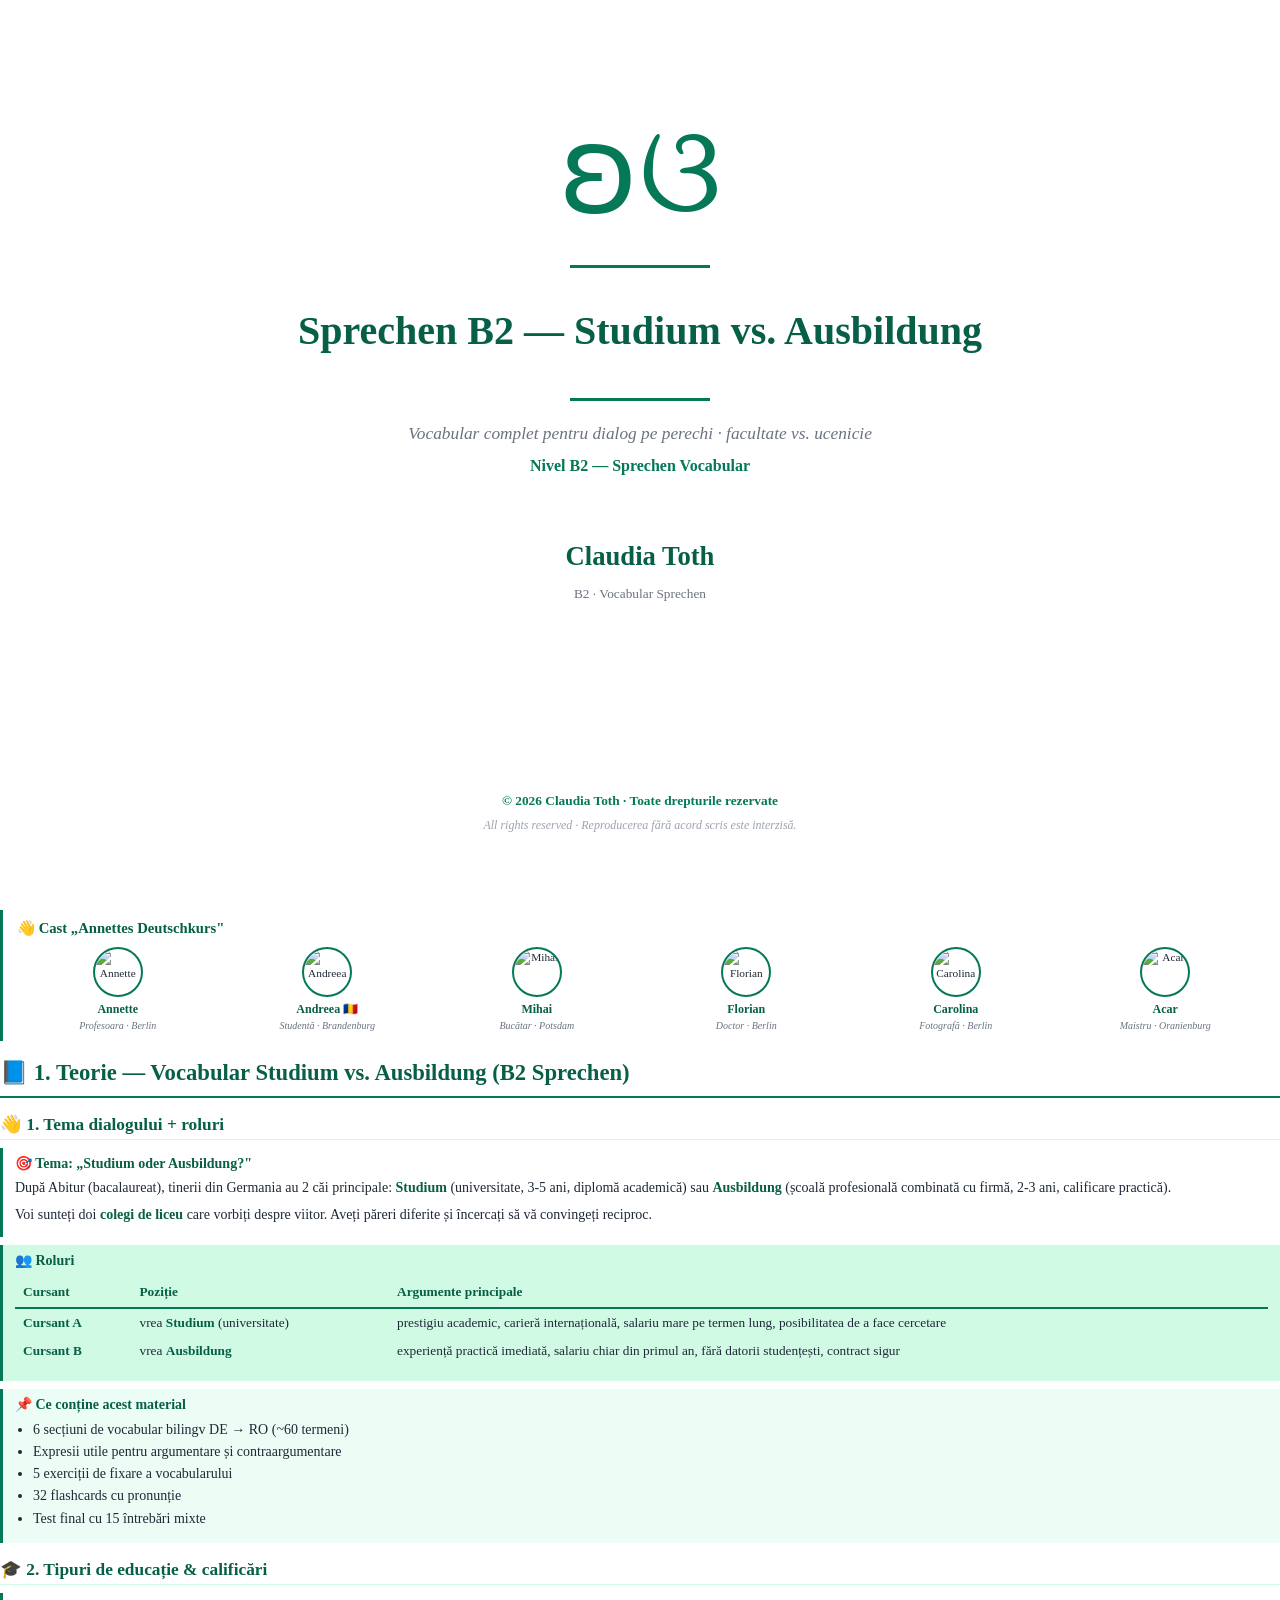
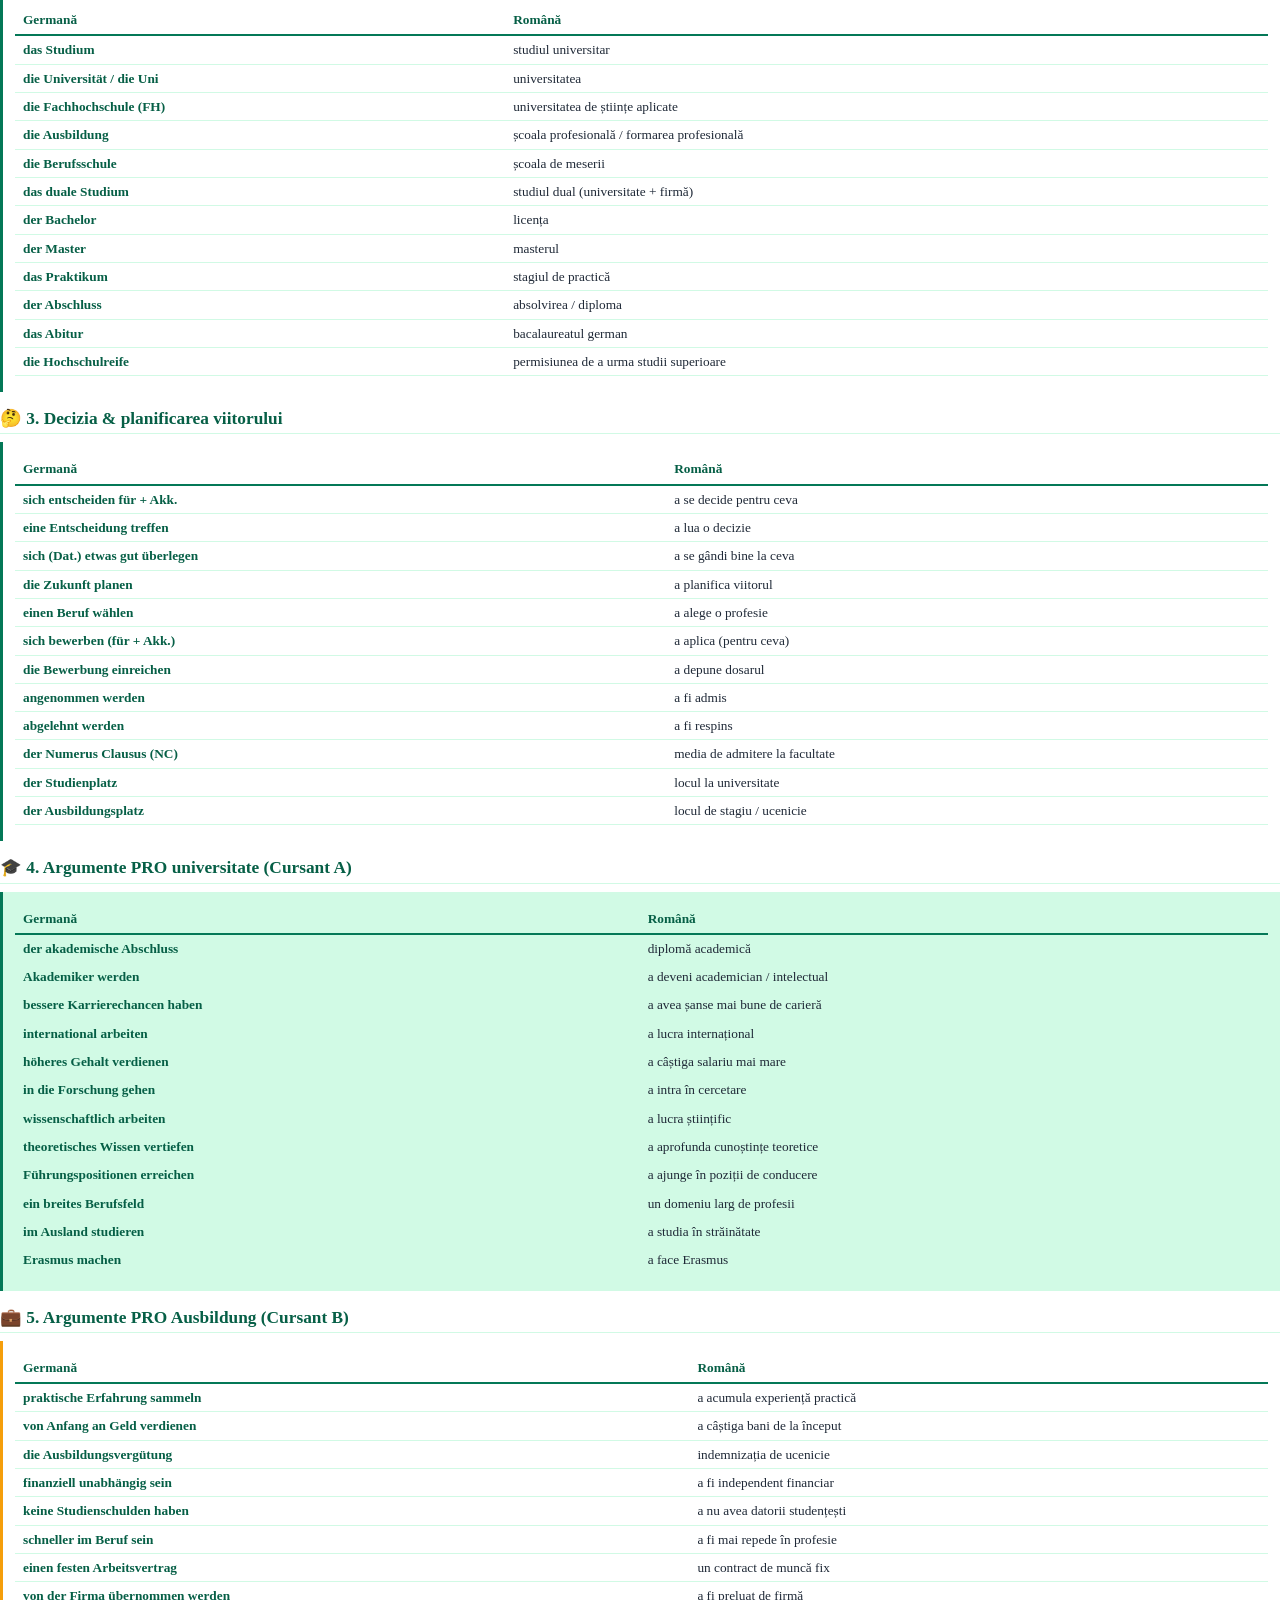
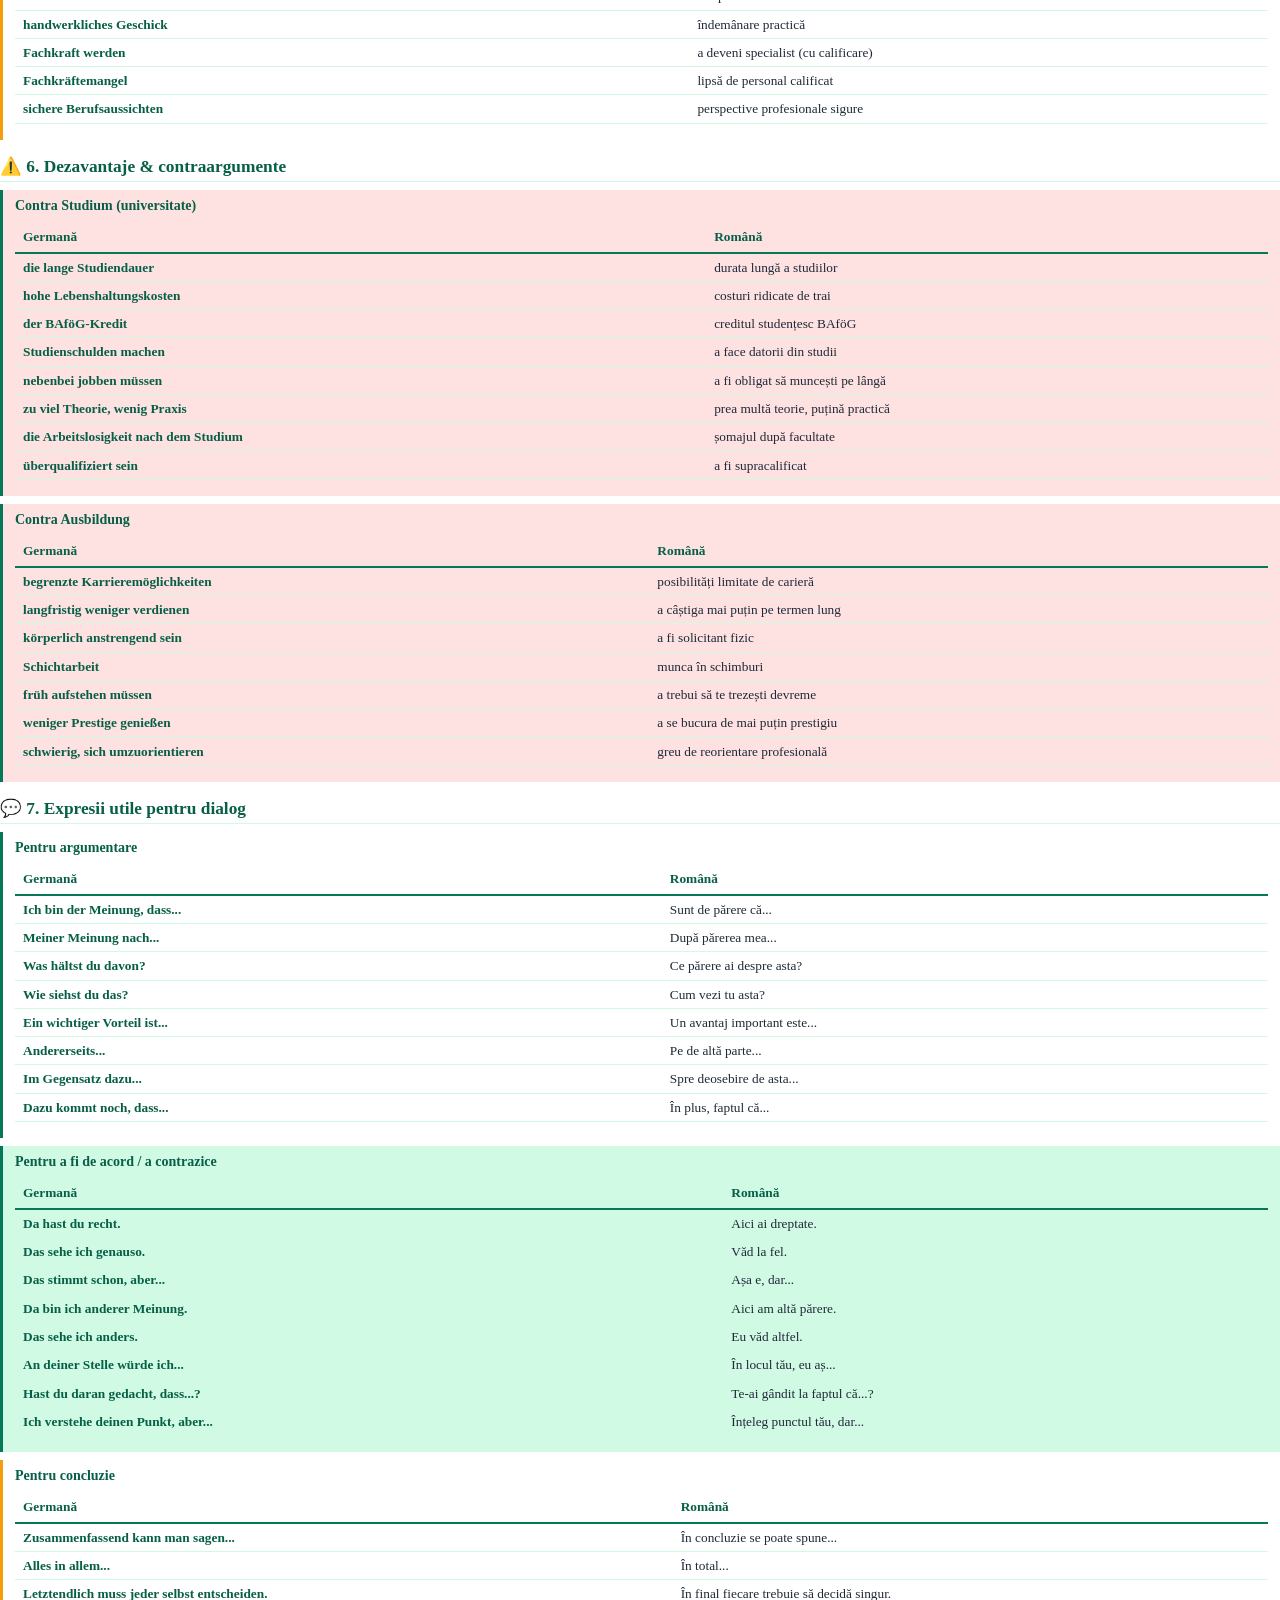
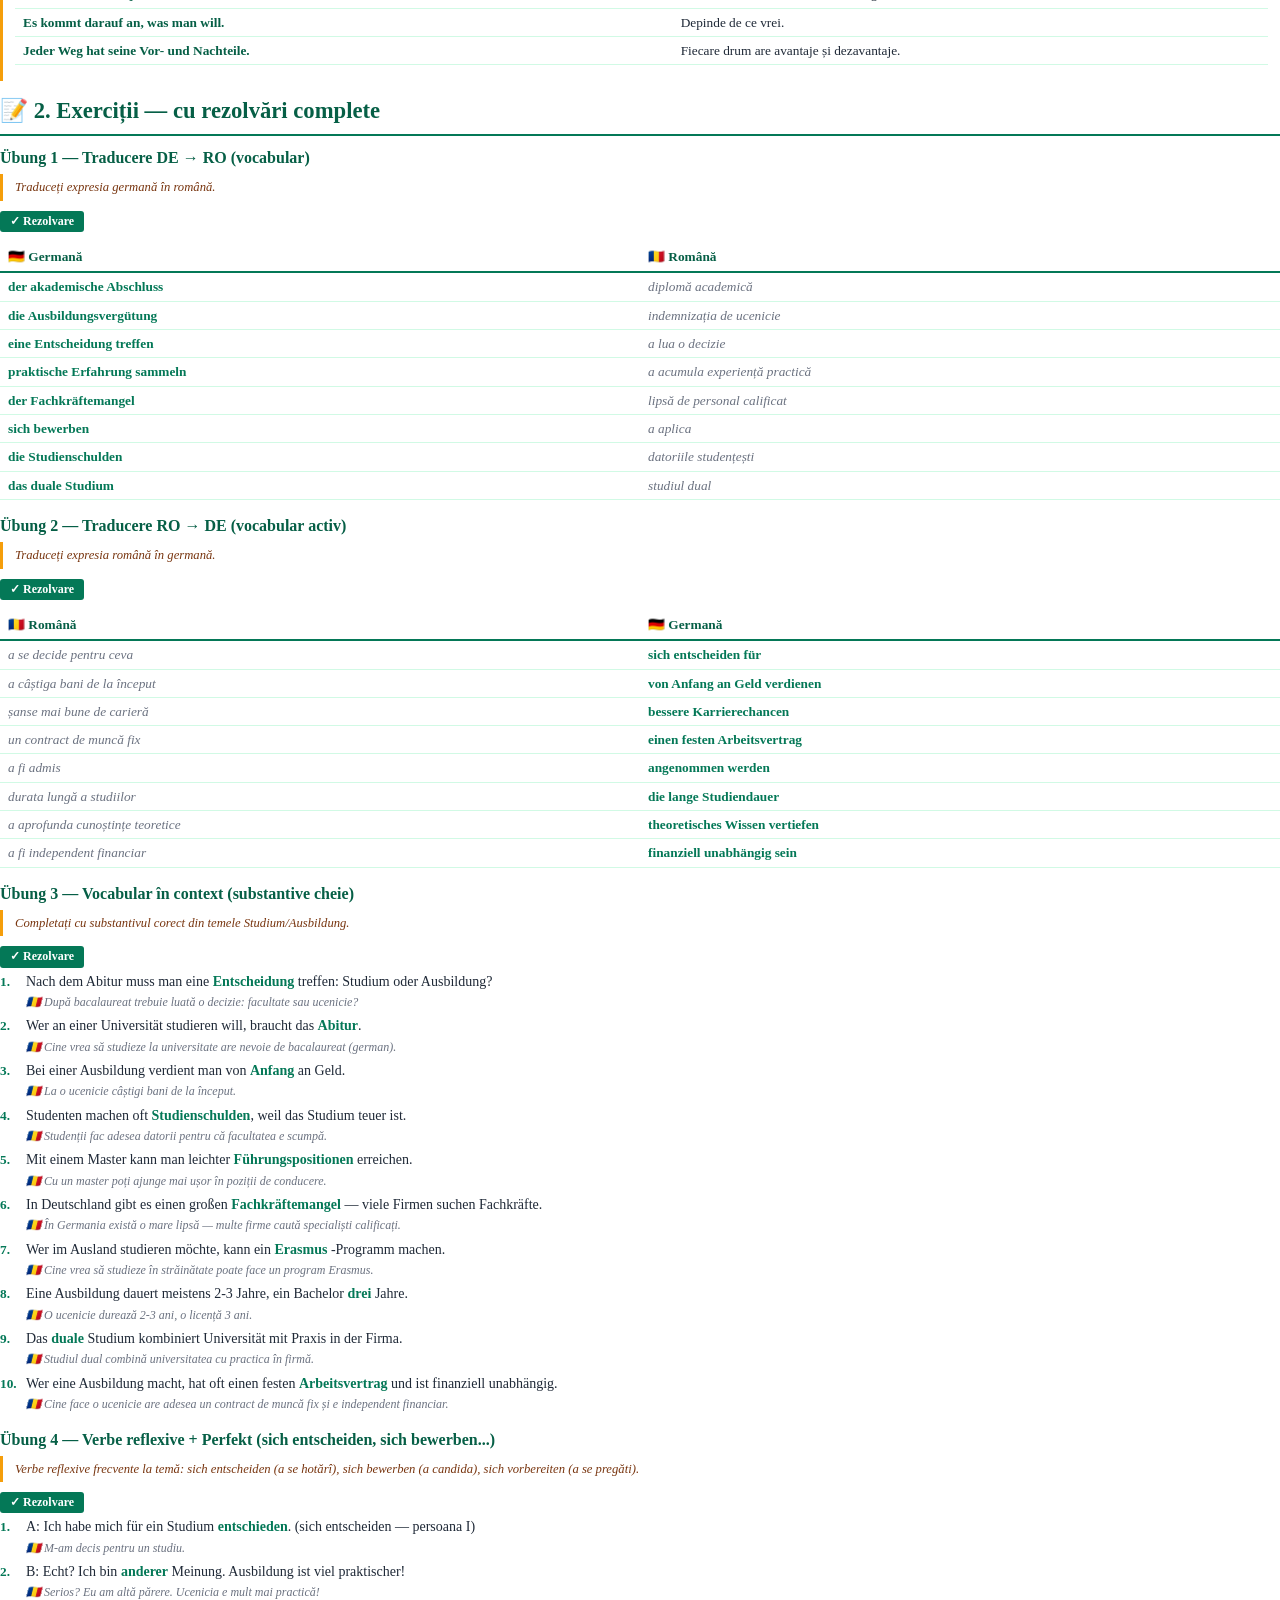
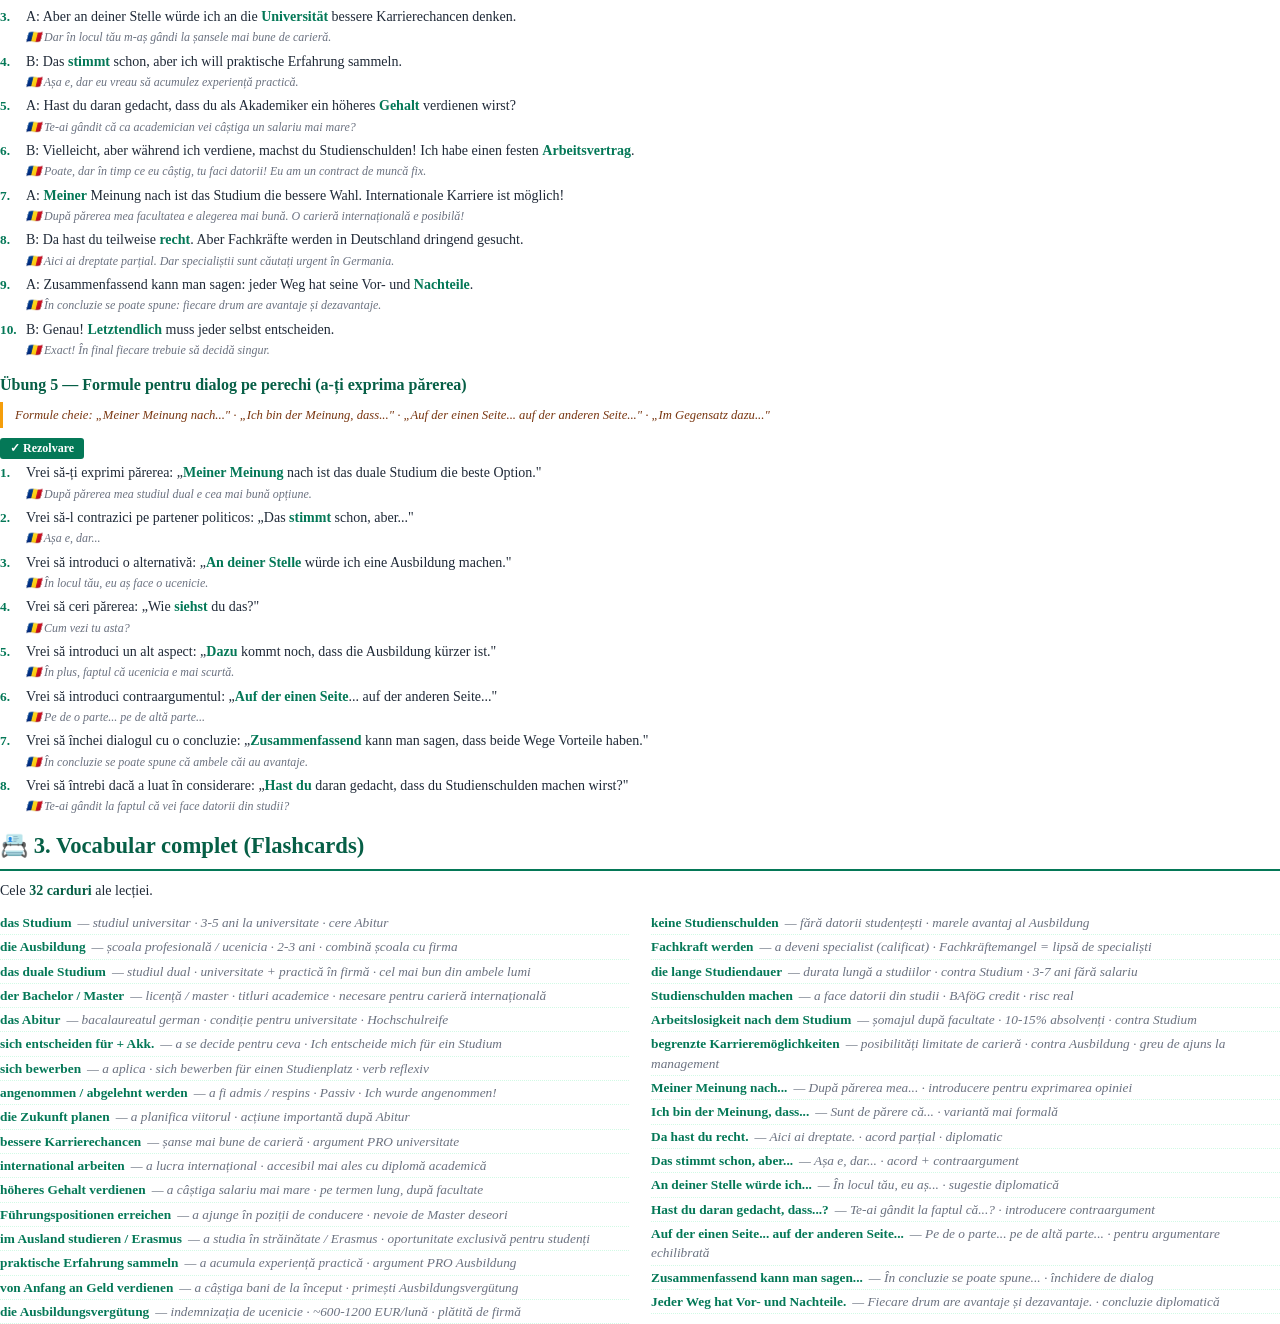
==== pdf.html @ ac98c24d "PDF brandat: B2 Sprechen Studium vs. Ausbildung (vocabular dialog perechi). 11 pagini." ====
<!DOCTYPE html>
<html lang="ro">
<head>
    <meta charset="UTF-8">
    <meta name="robots" content="noindex, nofollow">
    <title>Sprechen B2 — Studium vs. Ausbildung · Claudia Toth · B2 Vocabular</title>
    <style>
        @page { size: A4; margin: 22mm 18mm 22mm 18mm;
            @bottom-center { content: "ʚଓ Claudia Toth · Sprechen B2 — Studium vs. Ausbildung · B2 · Vocabular Sprechen · © 2026 — Toate drepturile rezervate · pag. " counter(page) " / " counter(pages); font-size: 8.5pt; color: #047857; font-family: 'Georgia', 'Times New Roman', serif; }
        }
        @page :first { margin: 0; @bottom-center { content: ""; } }
        * { box-sizing: border-box; margin: 0; padding: 0; }
        body { font-family: 'Georgia', 'Times New Roman', serif; color: #1f2937; line-height: 1.45; font-size: 10.5pt; -webkit-print-color-adjust: exact; print-color-adjust: exact; }
        .cover { width: 100%; min-height: 100vh; padding: 80px 60px 60px; text-align: center; display: flex; flex-direction: column; align-items: center; justify-content: flex-start; page-break-after: always; }
        .cover-symbol { font-size: 90pt; color: #047857; line-height: 1; margin: 30px 0 15px; font-family: 'Segoe UI Emoji', 'Segoe UI', sans-serif; }
        .cover-divider { width: 140px; height: 3px; background: #047857; margin: 20px 0; border: none; }
        .cover-title { font-size: 30pt; color: #065f46; font-weight: bold; margin: 14px 0 18px; font-family: 'Georgia', serif; }
        .cover-subtitle { font-size: 13pt; color: #6b7280; font-style: italic; margin-bottom: 8px; }
        .cover-level { font-size: 12pt; color: #047857; font-weight: bold; margin-bottom: 60px; }
        .cover-author { font-size: 20pt; color: #065f46; font-weight: bold; margin-bottom: 8px; }
        .cover-series { font-size: 10pt; color: #6b7280; margin-bottom: 80px; }
        .cover-copyright { margin-top: auto; font-size: 10pt; color: #047857; font-weight: 600; }
        .cover-notice { font-size: 9pt; color: #9ca3af; font-style: italic; margin-top: 6px; }
        .content { padding: 0; }
        h1.chapter { color: #065f46; padding: 0 0 6px 0; font-size: 17pt; margin: 14px 0 10px; border-bottom: 2px solid #047857; font-family: 'Georgia', serif; page-break-after: avoid; }
        h2.sub-chapter { color: #065f46; font-size: 13pt; margin: 14px 0 6px; padding-bottom: 2px; border-bottom: 1px solid #d1fae5; font-family: 'Georgia', serif; page-break-after: avoid; }
        p { margin-bottom: 6px; }
        strong { color: #065f46; }
        em { color: #4b5563; font-style: italic; }
        ul, ol { margin: 4px 0 8px 22px; }
        li { margin-bottom: 2px; }
        .theory-box { background: transparent; border-left: 3px solid #047857; padding: 6px 12px; margin: 8px 0; page-break-inside: avoid; }
        .theory-box h4 { color: #065f46; font-size: 10.5pt; margin-bottom: 4px; }
        .info-box { border-left-color: #3b82f6; }
        .warn-box { border-left-color: #f59e0b; }
        .example-box { border-left: 2px dashed #047857; padding: 4px 12px; margin: 4px 0; page-break-inside: avoid; }
        .example-box .de { color: #065f46; font-weight: 600; }
        .example-box .ro { color: #6b7280; font-style: italic; font-size: 9.5pt; margin-top: 1px; }
        table { width: 100%; border-collapse: collapse; margin: 6px 0 10px; font-size: 10pt; page-break-inside: avoid; }
        table thead { background: transparent; }
        table th { padding: 5px 8px; text-align: left; font-weight: bold; color: #065f46; border-bottom: 2px solid #047857; }
        table td { padding: 4px 8px; border-bottom: 1px solid #d1fae5; vertical-align: top; }
        td.verb { color: #047857; font-weight: bold; }
        td.ro-text { color: #6b7280; font-style: italic; }
        .ro-translation { display: block; color: #6b7280; font-style: italic; font-size: 9pt; margin-top: 1px; }
        .andreea-note { border-left: 3px solid #f59e0b; padding: 6px 12px; margin: 8px 0; page-break-inside: avoid; font-style: italic; color: #78350f; display: flex; gap: 10px; align-items: flex-start; }
        .andreea-note .speaker { font-weight: bold; font-style: normal; color: #065f46; margin-bottom: 2px; }
        .andreea-note-avatar { width: 32px; height: 32px; border-radius: 50%; object-fit: cover; flex-shrink: 0; border: 1.5px solid #f59e0b; }
        .andreea-note-content { display: block; flex: 1; }
        .dialog-avatar { width: 28px; height: 28px; border-radius: 50%; object-fit: cover; border: 1.5px solid #047857; vertical-align: middle; margin-right: 6px; }
        .cast-banner { border-left: 3px solid #047857; padding: 8px 14px; margin: 10px 0 16px; page-break-inside: avoid; }
        .cast-banner h4 { color: #065f46; font-size: 11pt; margin-bottom: 8px; }
        .cast-grid { display: grid; grid-template-columns: repeat(6, 1fr); gap: 8px; }
        .cast-card { text-align: center; font-size: 8.5pt; page-break-inside: avoid; }
        .cast-card img { width: 50px; height: 50px; border-radius: 50%; object-fit: cover; display: block; margin: 0 auto 4px; border: 2px solid #047857; }
        .cast-card .name { color: #065f46; font-weight: bold; font-size: 9pt; display: block; }
        .cast-card .detail { color: #6b7280; font-style: italic; font-size: 7.5pt; display: block; }
        .ex-block { margin-bottom: 14px; page-break-inside: avoid; }
        .ex-block h3 { color: #065f46; font-size: 12pt; margin-bottom: 5px; }
        .ex-block .instruction { border-left: 3px solid #f59e0b; padding: 4px 12px; margin-bottom: 6px; font-size: 9.5pt; color: #78350f; font-style: italic; }
        .rezolvare-banner { display: inline-block; background: #047857; color: white; padding: 2px 10px; border-radius: 3px; font-size: 9pt; font-weight: bold; margin: 4px 0; -webkit-print-color-adjust: exact; print-color-adjust: exact; }
        .ex-item { display: flex; gap: 8px; margin-bottom: 5px; align-items: flex-start; }
        .ex-num { color: #047857; font-weight: bold; font-size: 10pt; flex-shrink: 0; min-width: 18px; }
        .ex-num::after { content: "."; }
        .ex-body { flex: 1; }
        .ex-q { margin-bottom: 2px; }
        .ex-a { color: #047857; font-weight: bold; font-size: 10pt; margin-top: 2px; }
        .ex-a::before { content: "✓ Rezolvare: "; color: #065f46; }
        .ex-explanation { color: #6b7280; font-size: 9pt; font-style: italic; margin-top: 1px; }
        .options { margin-left: 14px; color: #4b5563; font-size: 9.5pt; }
        .options .right { color: #047857; font-weight: bold; }
        .flashcards-grid { columns: 2; column-gap: 22px; margin-top: 8px; }
        .fc-row { break-inside: avoid; padding: 2px 0; border-bottom: 1px dotted #d1fae5; font-size: 10pt; }
        .fc-row .de { color: #047857; font-weight: bold; }
        .fc-row .ro { color: #6b7280; font-style: italic; margin-left: 6px; }
        .verb-card { border-top: 2px solid #047857; padding: 10px 0 8px 0; margin-bottom: 12px; page-break-inside: avoid; }
        .verb-card .vh { display: flex; align-items: baseline; flex-wrap: wrap; gap: 6px; margin-bottom: 6px; }
        .verb-card .vh .name { font-size: 13pt; color: #065f46; font-weight: bold; }
        .verb-card .vh .ro { color: #6b7280; font-style: italic; font-size: 11pt; }
        .verb-card .vh .badge { display: inline-block; padding: 1px 7px; border-radius: 3px; font-size: 8.5pt; color: white; font-weight: bold; -webkit-print-color-adjust: exact; print-color-adjust: exact; }
        .verb-card .vh .badge.strong { background: #dc2626; }
        .verb-card .vh .badge.weak { background: #047857; }
        .verb-card .vh .badge.aux { background: #7c3aed; }
        .verb-card .vh .badge.sein { background: #2563eb; }
        .verb-card .vh .badge.haben { background: #047857; }
        .verb-card h5 { color: #065f46; margin: 6px 0 2px; font-size: 10.5pt; }
        .verb-card .perfekt-box { border-left: 3px solid #047857; padding: 4px 10px; margin-top: 2px; font-size: 10pt; }
        .verb-card .perfekt-box .de { color: #065f46; font-weight: 600; }
        .verb-card .perfekt-box .ro { color: #6b7280; font-style: italic; font-size: 9.5pt; }
        .verb-card .note { font-size: 9.5pt; color: #4b5563; padding: 4px 10px; border-left: 3px solid #f59e0b; margin-top: 6px; font-style: italic; }
        .new-section { page-break-before: always; }
    </style>
</head>
<body>

<div class="cover">
    <div class="cover-symbol">ʚଓ</div>
    <hr class="cover-divider">
    <h1 class="cover-title">Sprechen B2 — Studium vs. Ausbildung</h1>
    <hr class="cover-divider">
    <p class="cover-subtitle">Vocabular complet pentru dialog pe perechi · facultate vs. ucenicie</p>
    <p class="cover-level">Nivel B2 — Sprechen Vocabular</p>
    <p class="cover-author">Claudia Toth</p>
    <p class="cover-series">B2 · Vocabular Sprechen</p>
    <div class="cover-copyright">© 2026 Claudia Toth · Toate drepturile rezervate</div>
    <p class="cover-notice">All rights reserved · Reproducerea fără acord scris este interzisă.</p>
</div>

<div id="pdf-content"></div>

<script src="theory.js"></script>
<script src="exercises.js"></script>
<script src="flashcards.js"></script>
<script src="pdf-builder.js"></script>

</body>
</html>
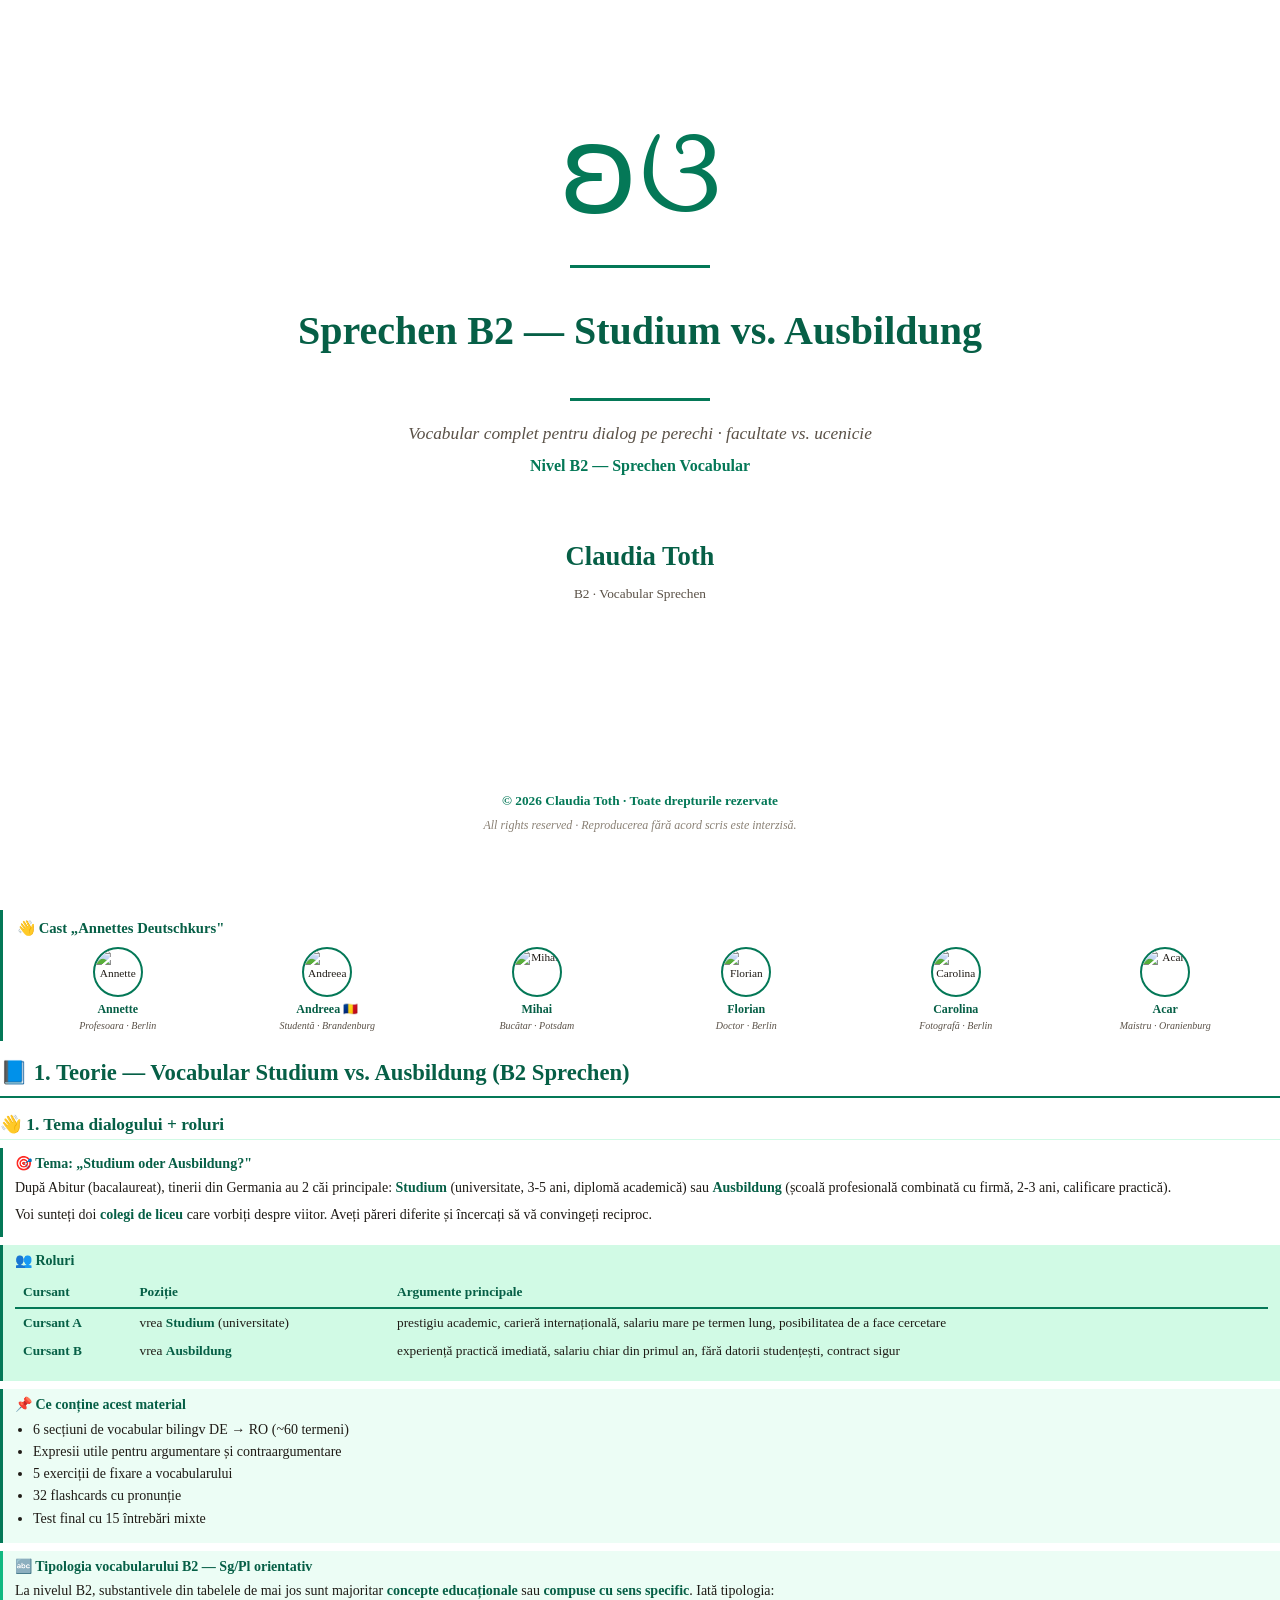
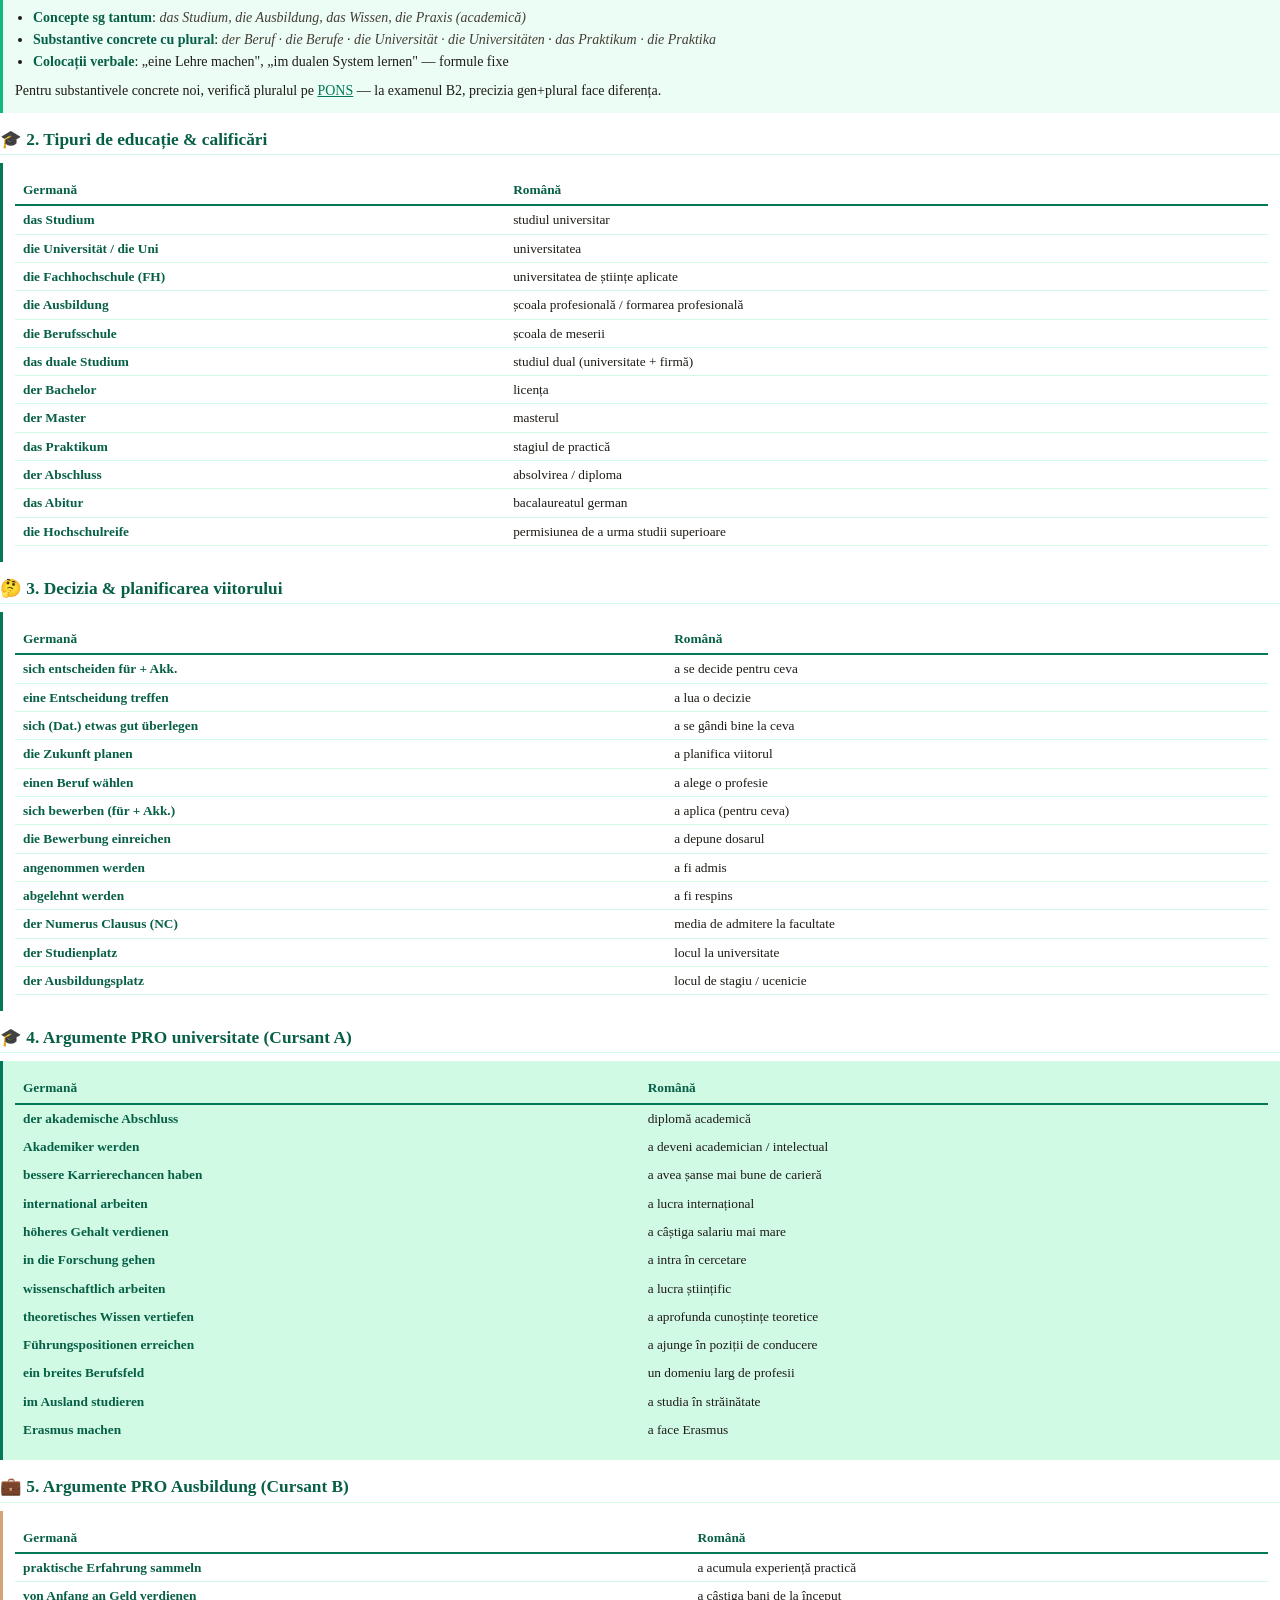
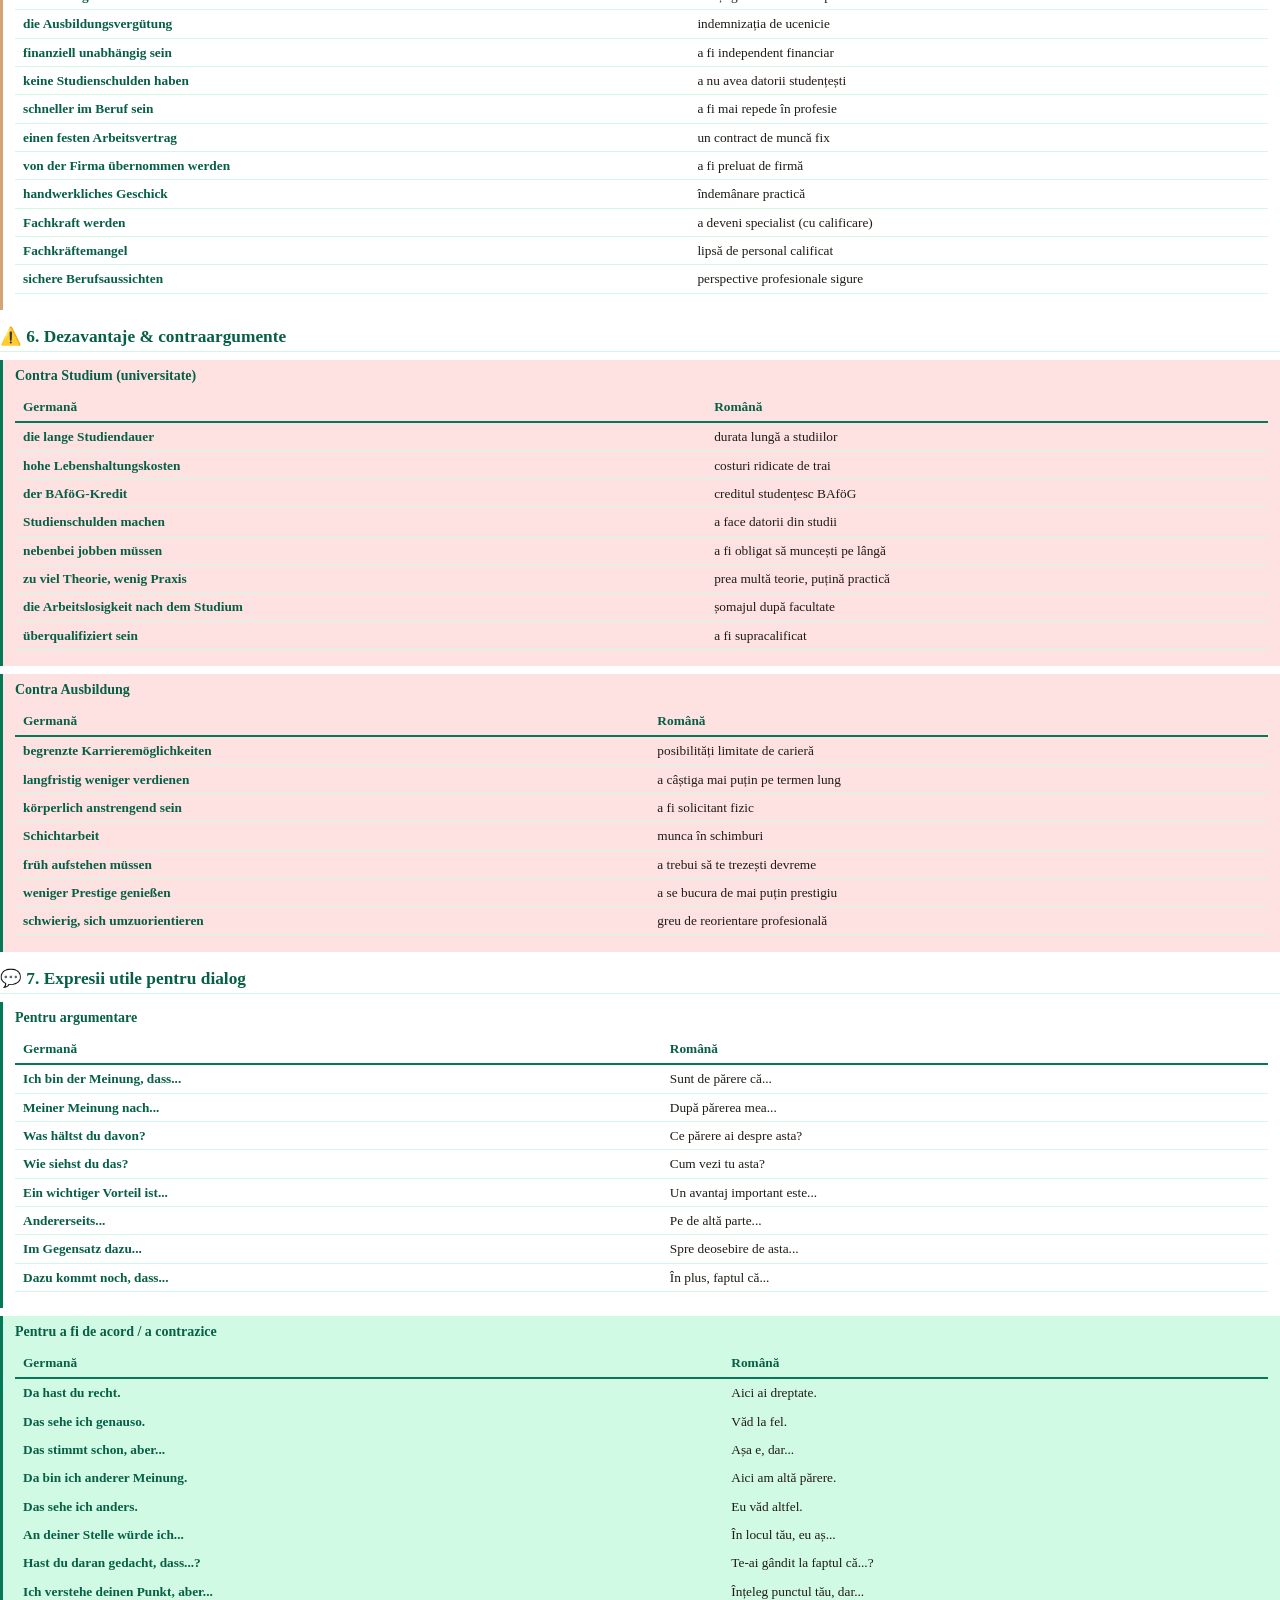
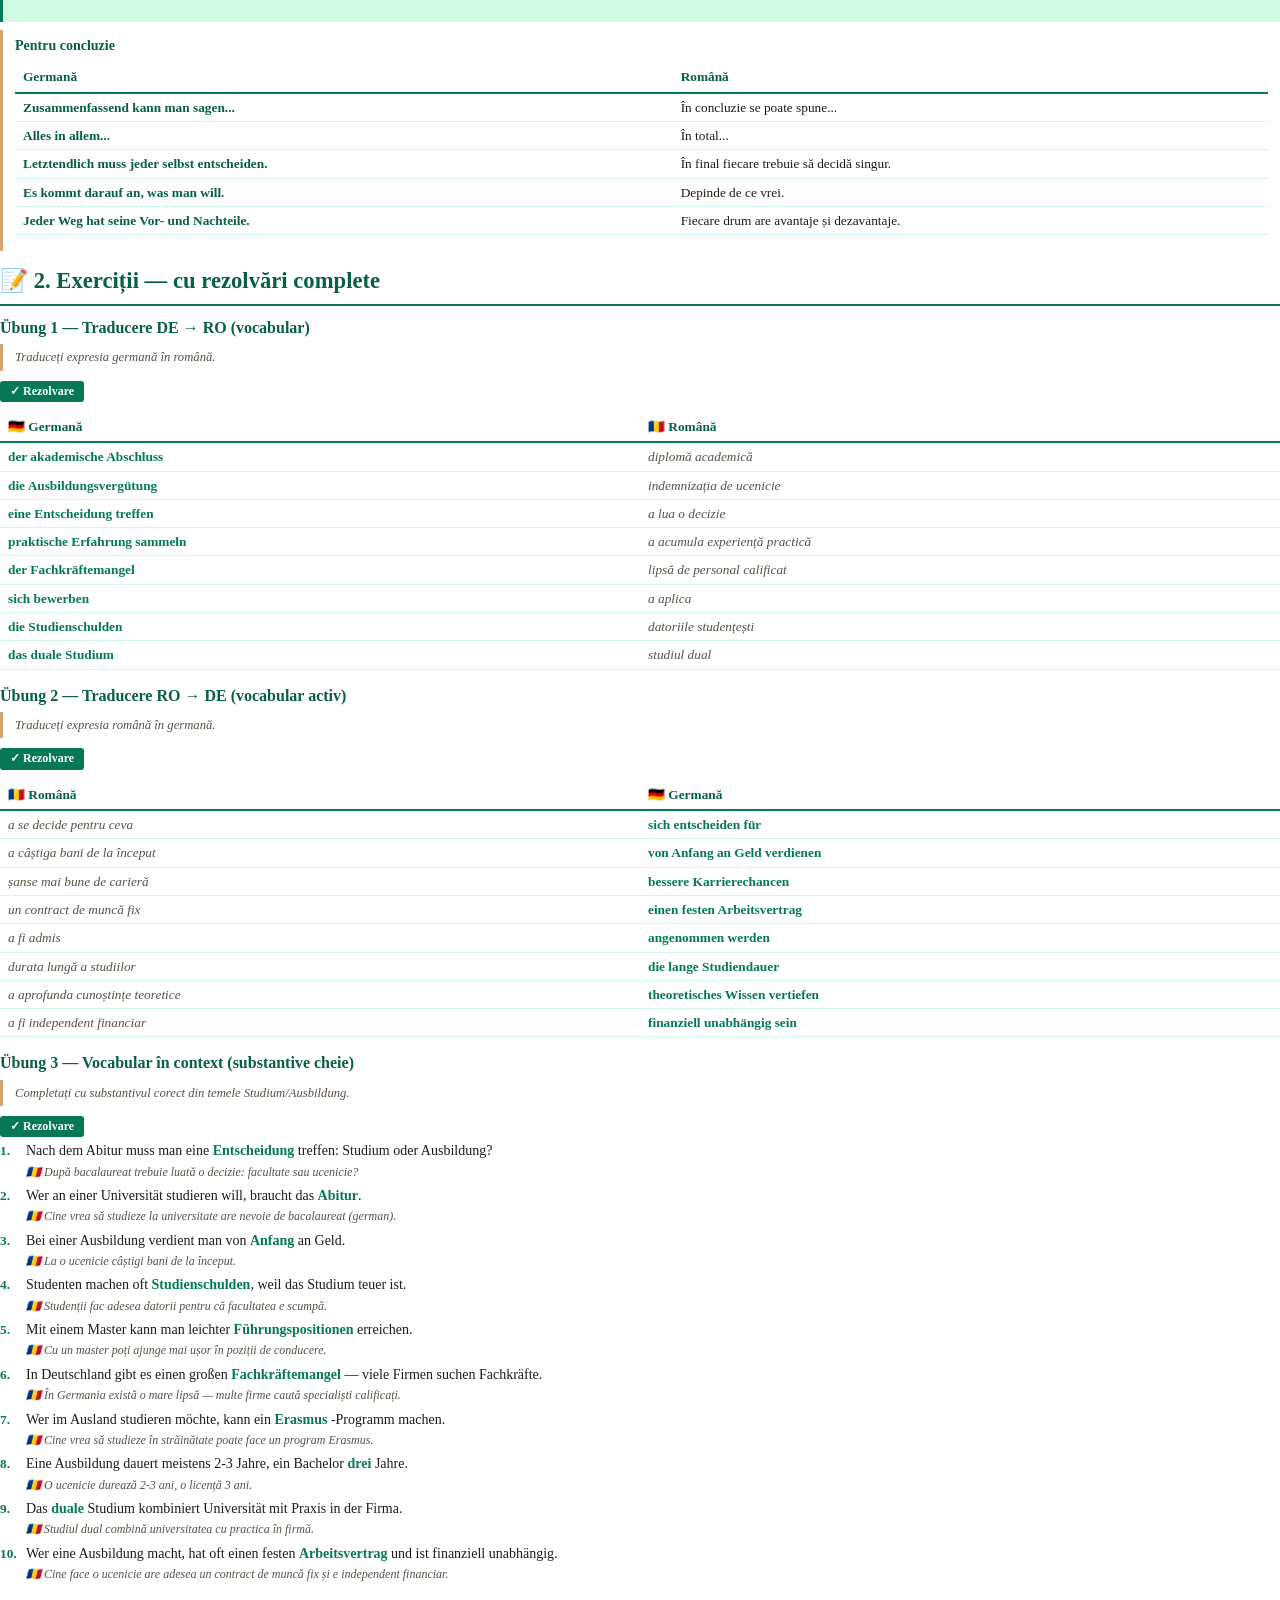
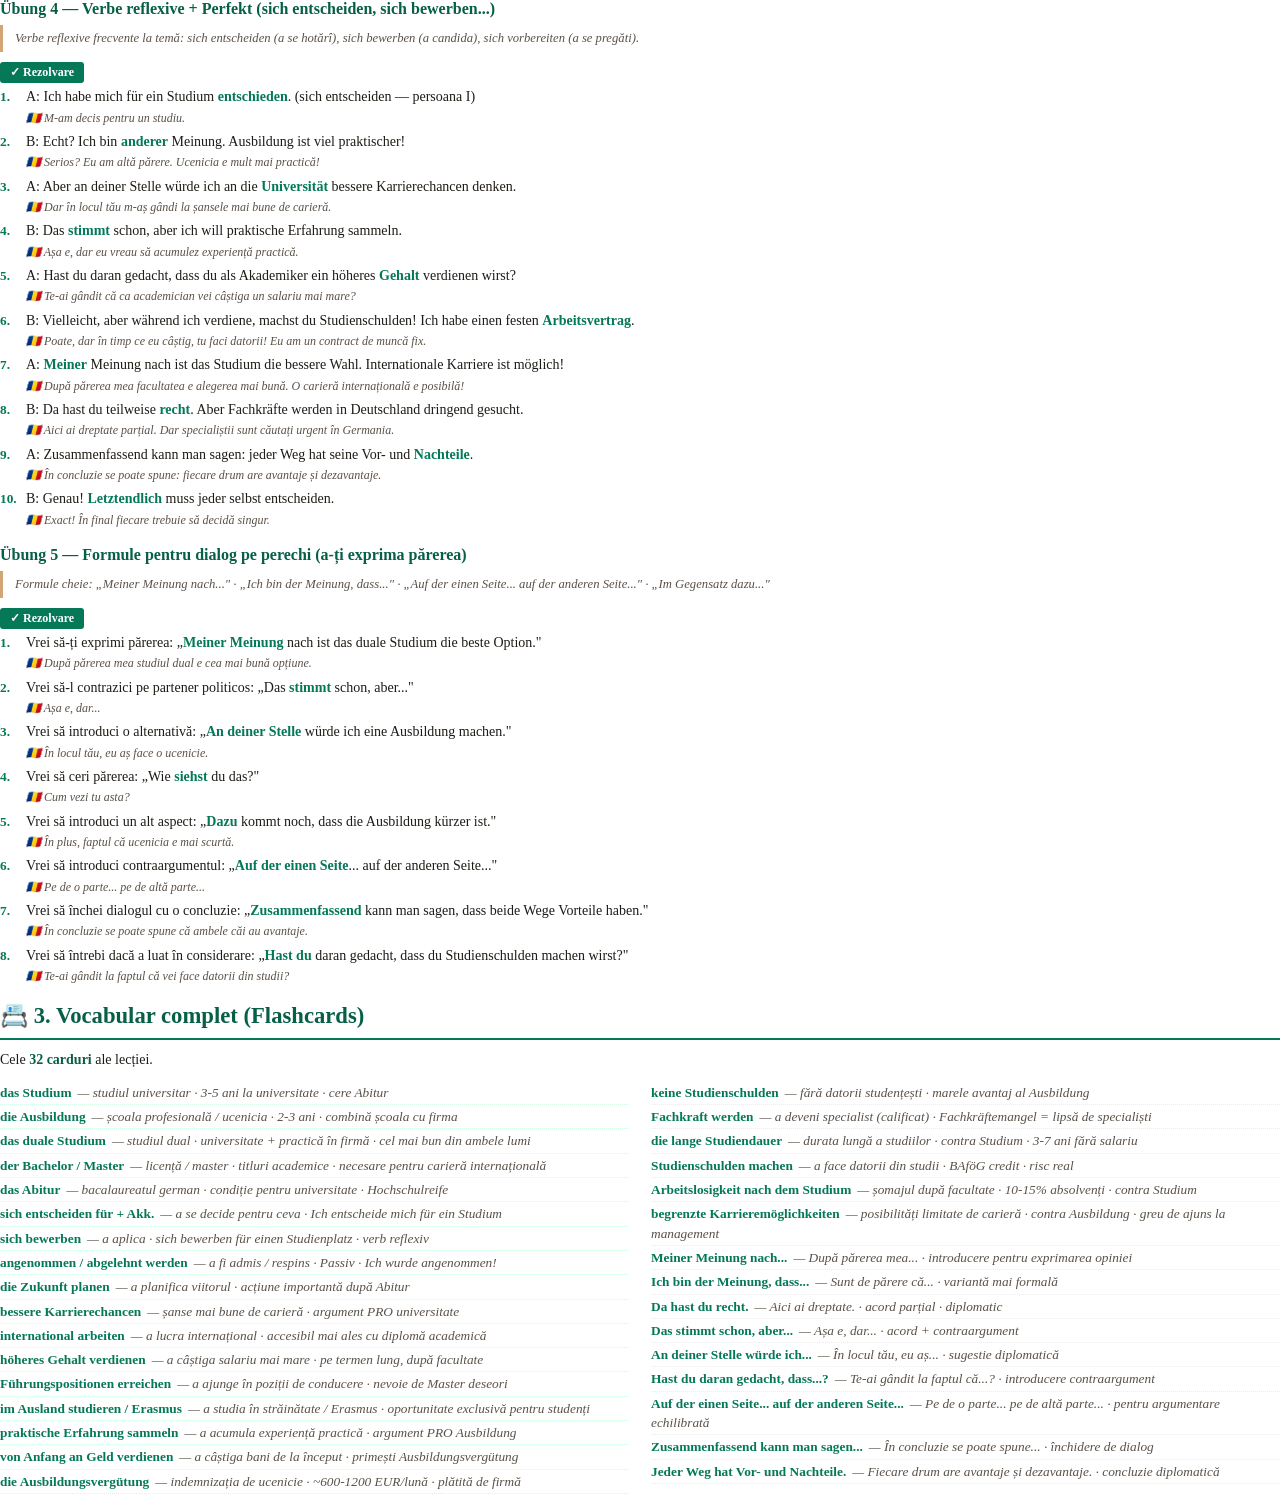
==== commit 23f46a0d: "Rebrand v2 culori: crem + auriu + emerald (mustar v1 eliminat) + PDF regenerat Co-Authored-By: Claud" ====
--- a/pdf.html
+++ b/pdf.html
@@ -10,42 +10,42 @@
         }
         @page :first { margin: 0; @bottom-center { content: ""; } }
         * { box-sizing: border-box; margin: 0; padding: 0; }
-        body { font-family: 'Georgia', 'Times New Roman', serif; color: #1f2937; line-height: 1.45; font-size: 10.5pt; -webkit-print-color-adjust: exact; print-color-adjust: exact; }
+        body { font-family: 'Georgia', 'Times New Roman', serif; color: #1F1B16; line-height: 1.45; font-size: 10.5pt; -webkit-print-color-adjust: exact; print-color-adjust: exact; }
         .cover { width: 100%; min-height: 100vh; padding: 80px 60px 60px; text-align: center; display: flex; flex-direction: column; align-items: center; justify-content: flex-start; page-break-after: always; }
         .cover-symbol { font-size: 90pt; color: #047857; line-height: 1; margin: 30px 0 15px; font-family: 'Segoe UI Emoji', 'Segoe UI', sans-serif; }
         .cover-divider { width: 140px; height: 3px; background: #047857; margin: 20px 0; border: none; }
         .cover-title { font-size: 30pt; color: #065f46; font-weight: bold; margin: 14px 0 18px; font-family: 'Georgia', serif; }
-        .cover-subtitle { font-size: 13pt; color: #6b7280; font-style: italic; margin-bottom: 8px; }
+        .cover-subtitle { font-size: 13pt; color: #5A5147; font-style: italic; margin-bottom: 8px; }
         .cover-level { font-size: 12pt; color: #047857; font-weight: bold; margin-bottom: 60px; }
         .cover-author { font-size: 20pt; color: #065f46; font-weight: bold; margin-bottom: 8px; }
-        .cover-series { font-size: 10pt; color: #6b7280; margin-bottom: 80px; }
+        .cover-series { font-size: 10pt; color: #5A5147; margin-bottom: 80px; }
         .cover-copyright { margin-top: auto; font-size: 10pt; color: #047857; font-weight: 600; }
-        .cover-notice { font-size: 9pt; color: #9ca3af; font-style: italic; margin-top: 6px; }
+        .cover-notice { font-size: 9pt; color: #8a8175; font-style: italic; margin-top: 6px; }
         .content { padding: 0; }
         h1.chapter { color: #065f46; padding: 0 0 6px 0; font-size: 17pt; margin: 14px 0 10px; border-bottom: 2px solid #047857; font-family: 'Georgia', serif; page-break-after: avoid; }
         h2.sub-chapter { color: #065f46; font-size: 13pt; margin: 14px 0 6px; padding-bottom: 2px; border-bottom: 1px solid #d1fae5; font-family: 'Georgia', serif; page-break-after: avoid; }
         p { margin-bottom: 6px; }
         strong { color: #065f46; }
-        em { color: #4b5563; font-style: italic; }
+        em { color: #433d35; font-style: italic; }
         ul, ol { margin: 4px 0 8px 22px; }
         li { margin-bottom: 2px; }
         .theory-box { background: transparent; border-left: 3px solid #047857; padding: 6px 12px; margin: 8px 0; page-break-inside: avoid; }
         .theory-box h4 { color: #065f46; font-size: 10.5pt; margin-bottom: 4px; }
         .info-box { border-left-color: #3b82f6; }
-        .warn-box { border-left-color: #f59e0b; }
+        .warn-box { border-left-color: #D4A574; }
         .example-box { border-left: 2px dashed #047857; padding: 4px 12px; margin: 4px 0; page-break-inside: avoid; }
         .example-box .de { color: #065f46; font-weight: 600; }
-        .example-box .ro { color: #6b7280; font-style: italic; font-size: 9.5pt; margin-top: 1px; }
+        .example-box .ro { color: #5A5147; font-style: italic; font-size: 9.5pt; margin-top: 1px; }
         table { width: 100%; border-collapse: collapse; margin: 6px 0 10px; font-size: 10pt; page-break-inside: avoid; }
         table thead { background: transparent; }
         table th { padding: 5px 8px; text-align: left; font-weight: bold; color: #065f46; border-bottom: 2px solid #047857; }
         table td { padding: 4px 8px; border-bottom: 1px solid #d1fae5; vertical-align: top; }
         td.verb { color: #047857; font-weight: bold; }
-        td.ro-text { color: #6b7280; font-style: italic; }
-        .ro-translation { display: block; color: #6b7280; font-style: italic; font-size: 9pt; margin-top: 1px; }
-        .andreea-note { border-left: 3px solid #f59e0b; padding: 6px 12px; margin: 8px 0; page-break-inside: avoid; font-style: italic; color: #78350f; display: flex; gap: 10px; align-items: flex-start; }
+        td.ro-text { color: #5A5147; font-style: italic; }
+        .ro-translation { display: block; color: #5A5147; font-style: italic; font-size: 9pt; margin-top: 1px; }
+        .andreea-note { border-left: 3px solid #D4A574; padding: 6px 12px; margin: 8px 0; page-break-inside: avoid; font-style: italic; color: #5A5147; display: flex; gap: 10px; align-items: flex-start; }
         .andreea-note .speaker { font-weight: bold; font-style: normal; color: #065f46; margin-bottom: 2px; }
-        .andreea-note-avatar { width: 32px; height: 32px; border-radius: 50%; object-fit: cover; flex-shrink: 0; border: 1.5px solid #f59e0b; }
+        .andreea-note-avatar { width: 32px; height: 32px; border-radius: 50%; object-fit: cover; flex-shrink: 0; border: 1.5px solid #D4A574; }
         .andreea-note-content { display: block; flex: 1; }
         .dialog-avatar { width: 28px; height: 28px; border-radius: 50%; object-fit: cover; border: 1.5px solid #047857; vertical-align: middle; margin-right: 6px; }
         .cast-banner { border-left: 3px solid #047857; padding: 8px 14px; margin: 10px 0 16px; page-break-inside: avoid; }
@@ -54,10 +54,10 @@
         .cast-card { text-align: center; font-size: 8.5pt; page-break-inside: avoid; }
         .cast-card img { width: 50px; height: 50px; border-radius: 50%; object-fit: cover; display: block; margin: 0 auto 4px; border: 2px solid #047857; }
         .cast-card .name { color: #065f46; font-weight: bold; font-size: 9pt; display: block; }
-        .cast-card .detail { color: #6b7280; font-style: italic; font-size: 7.5pt; display: block; }
+        .cast-card .detail { color: #5A5147; font-style: italic; font-size: 7.5pt; display: block; }
         .ex-block { margin-bottom: 14px; page-break-inside: avoid; }
         .ex-block h3 { color: #065f46; font-size: 12pt; margin-bottom: 5px; }
-        .ex-block .instruction { border-left: 3px solid #f59e0b; padding: 4px 12px; margin-bottom: 6px; font-size: 9.5pt; color: #78350f; font-style: italic; }
+        .ex-block .instruction { border-left: 3px solid #D4A574; padding: 4px 12px; margin-bottom: 6px; font-size: 9.5pt; color: #5A5147; font-style: italic; }
         .rezolvare-banner { display: inline-block; background: #047857; color: white; padding: 2px 10px; border-radius: 3px; font-size: 9pt; font-weight: bold; margin: 4px 0; -webkit-print-color-adjust: exact; print-color-adjust: exact; }
         .ex-item { display: flex; gap: 8px; margin-bottom: 5px; align-items: flex-start; }
         .ex-num { color: #047857; font-weight: bold; font-size: 10pt; flex-shrink: 0; min-width: 18px; }
@@ -66,17 +66,17 @@
         .ex-q { margin-bottom: 2px; }
         .ex-a { color: #047857; font-weight: bold; font-size: 10pt; margin-top: 2px; }
         .ex-a::before { content: "✓ Rezolvare: "; color: #065f46; }
-        .ex-explanation { color: #6b7280; font-size: 9pt; font-style: italic; margin-top: 1px; }
-        .options { margin-left: 14px; color: #4b5563; font-size: 9.5pt; }
+        .ex-explanation { color: #5A5147; font-size: 9pt; font-style: italic; margin-top: 1px; }
+        .options { margin-left: 14px; color: #433d35; font-size: 9.5pt; }
         .options .right { color: #047857; font-weight: bold; }
         .flashcards-grid { columns: 2; column-gap: 22px; margin-top: 8px; }
         .fc-row { break-inside: avoid; padding: 2px 0; border-bottom: 1px dotted #d1fae5; font-size: 10pt; }
         .fc-row .de { color: #047857; font-weight: bold; }
-        .fc-row .ro { color: #6b7280; font-style: italic; margin-left: 6px; }
+        .fc-row .ro { color: #5A5147; font-style: italic; margin-left: 6px; }
         .verb-card { border-top: 2px solid #047857; padding: 10px 0 8px 0; margin-bottom: 12px; page-break-inside: avoid; }
         .verb-card .vh { display: flex; align-items: baseline; flex-wrap: wrap; gap: 6px; margin-bottom: 6px; }
         .verb-card .vh .name { font-size: 13pt; color: #065f46; font-weight: bold; }
-        .verb-card .vh .ro { color: #6b7280; font-style: italic; font-size: 11pt; }
+        .verb-card .vh .ro { color: #5A5147; font-style: italic; font-size: 11pt; }
         .verb-card .vh .badge { display: inline-block; padding: 1px 7px; border-radius: 3px; font-size: 8.5pt; color: white; font-weight: bold; -webkit-print-color-adjust: exact; print-color-adjust: exact; }
         .verb-card .vh .badge.strong { background: #dc2626; }
         .verb-card .vh .badge.weak { background: #047857; }
@@ -86,8 +86,8 @@
         .verb-card h5 { color: #065f46; margin: 6px 0 2px; font-size: 10.5pt; }
         .verb-card .perfekt-box { border-left: 3px solid #047857; padding: 4px 10px; margin-top: 2px; font-size: 10pt; }
         .verb-card .perfekt-box .de { color: #065f46; font-weight: 600; }
-        .verb-card .perfekt-box .ro { color: #6b7280; font-style: italic; font-size: 9.5pt; }
-        .verb-card .note { font-size: 9.5pt; color: #4b5563; padding: 4px 10px; border-left: 3px solid #f59e0b; margin-top: 6px; font-style: italic; }
+        .verb-card .perfekt-box .ro { color: #5A5147; font-style: italic; font-size: 9.5pt; }
+        .verb-card .note { font-size: 9.5pt; color: #433d35; padding: 4px 10px; border-left: 3px solid #D4A574; margin-top: 6px; font-style: italic; }
         .new-section { page-break-before: always; }
     </style>
 </head>
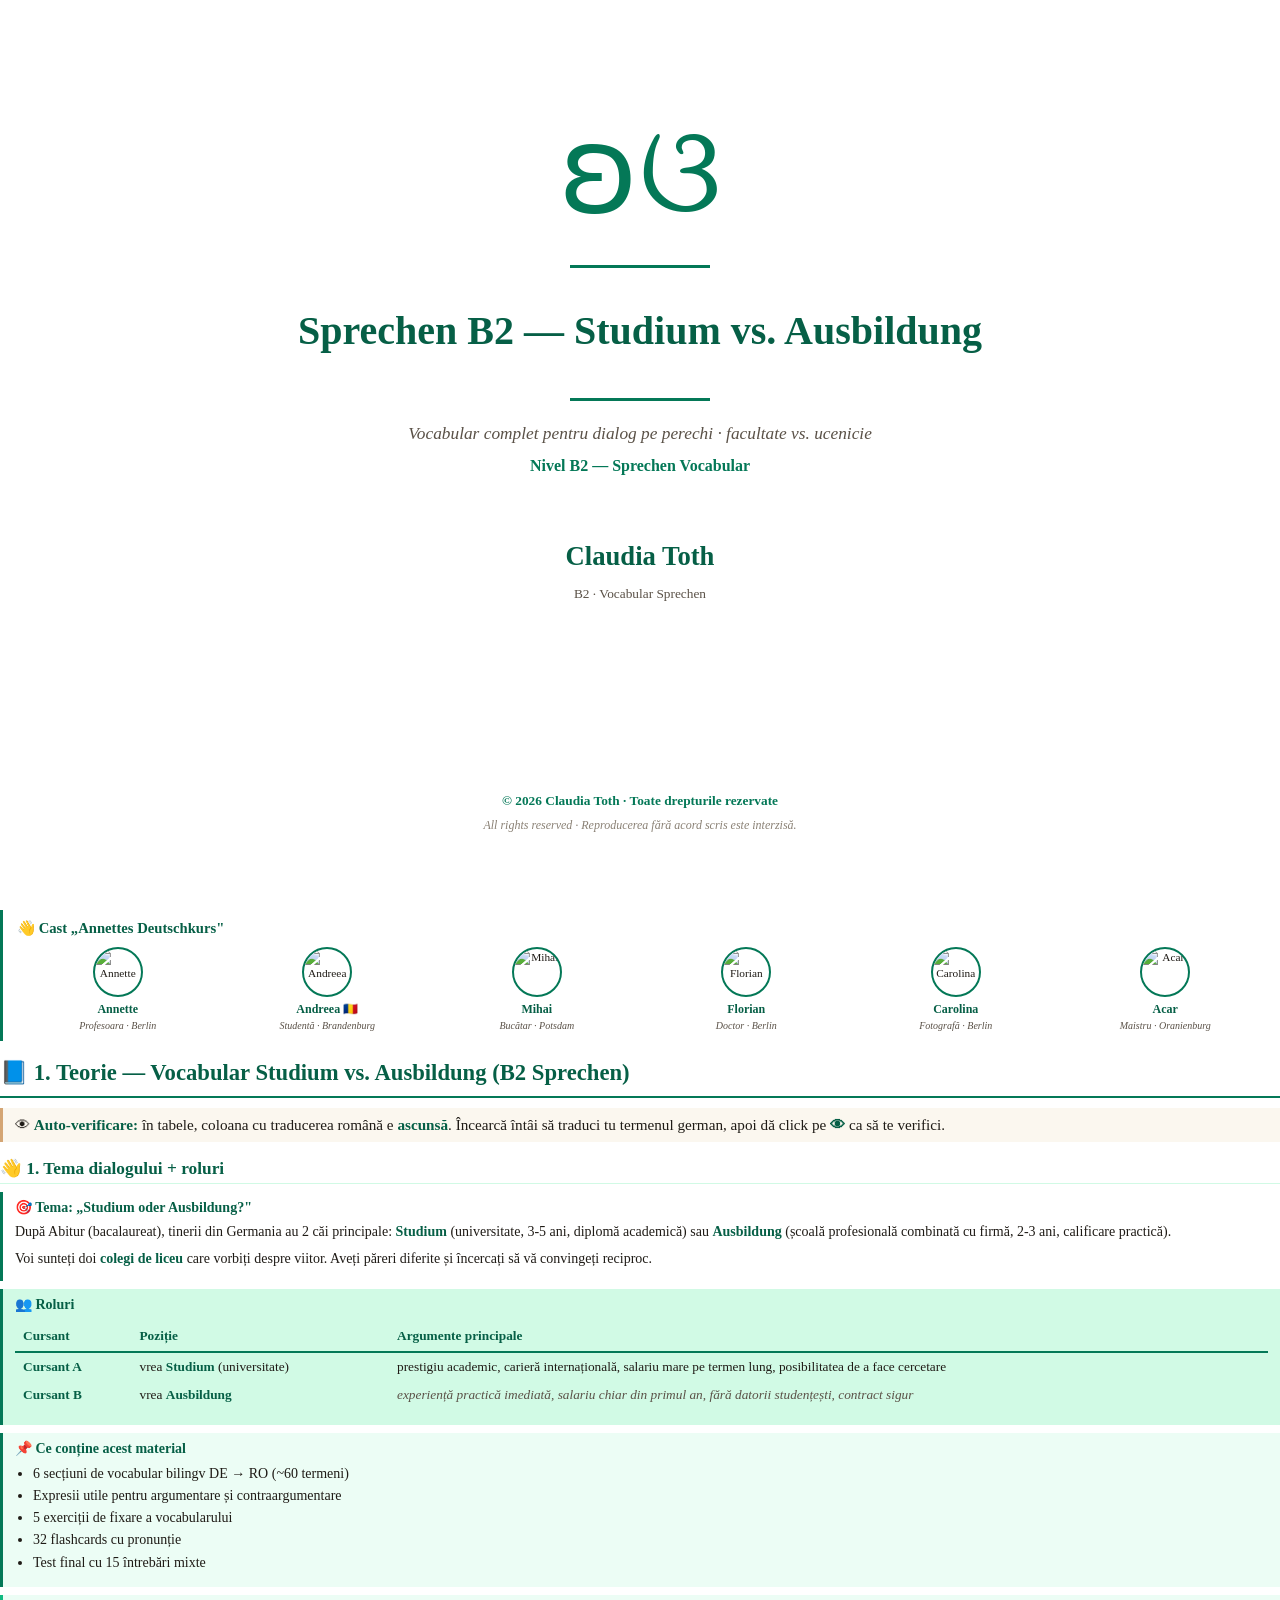
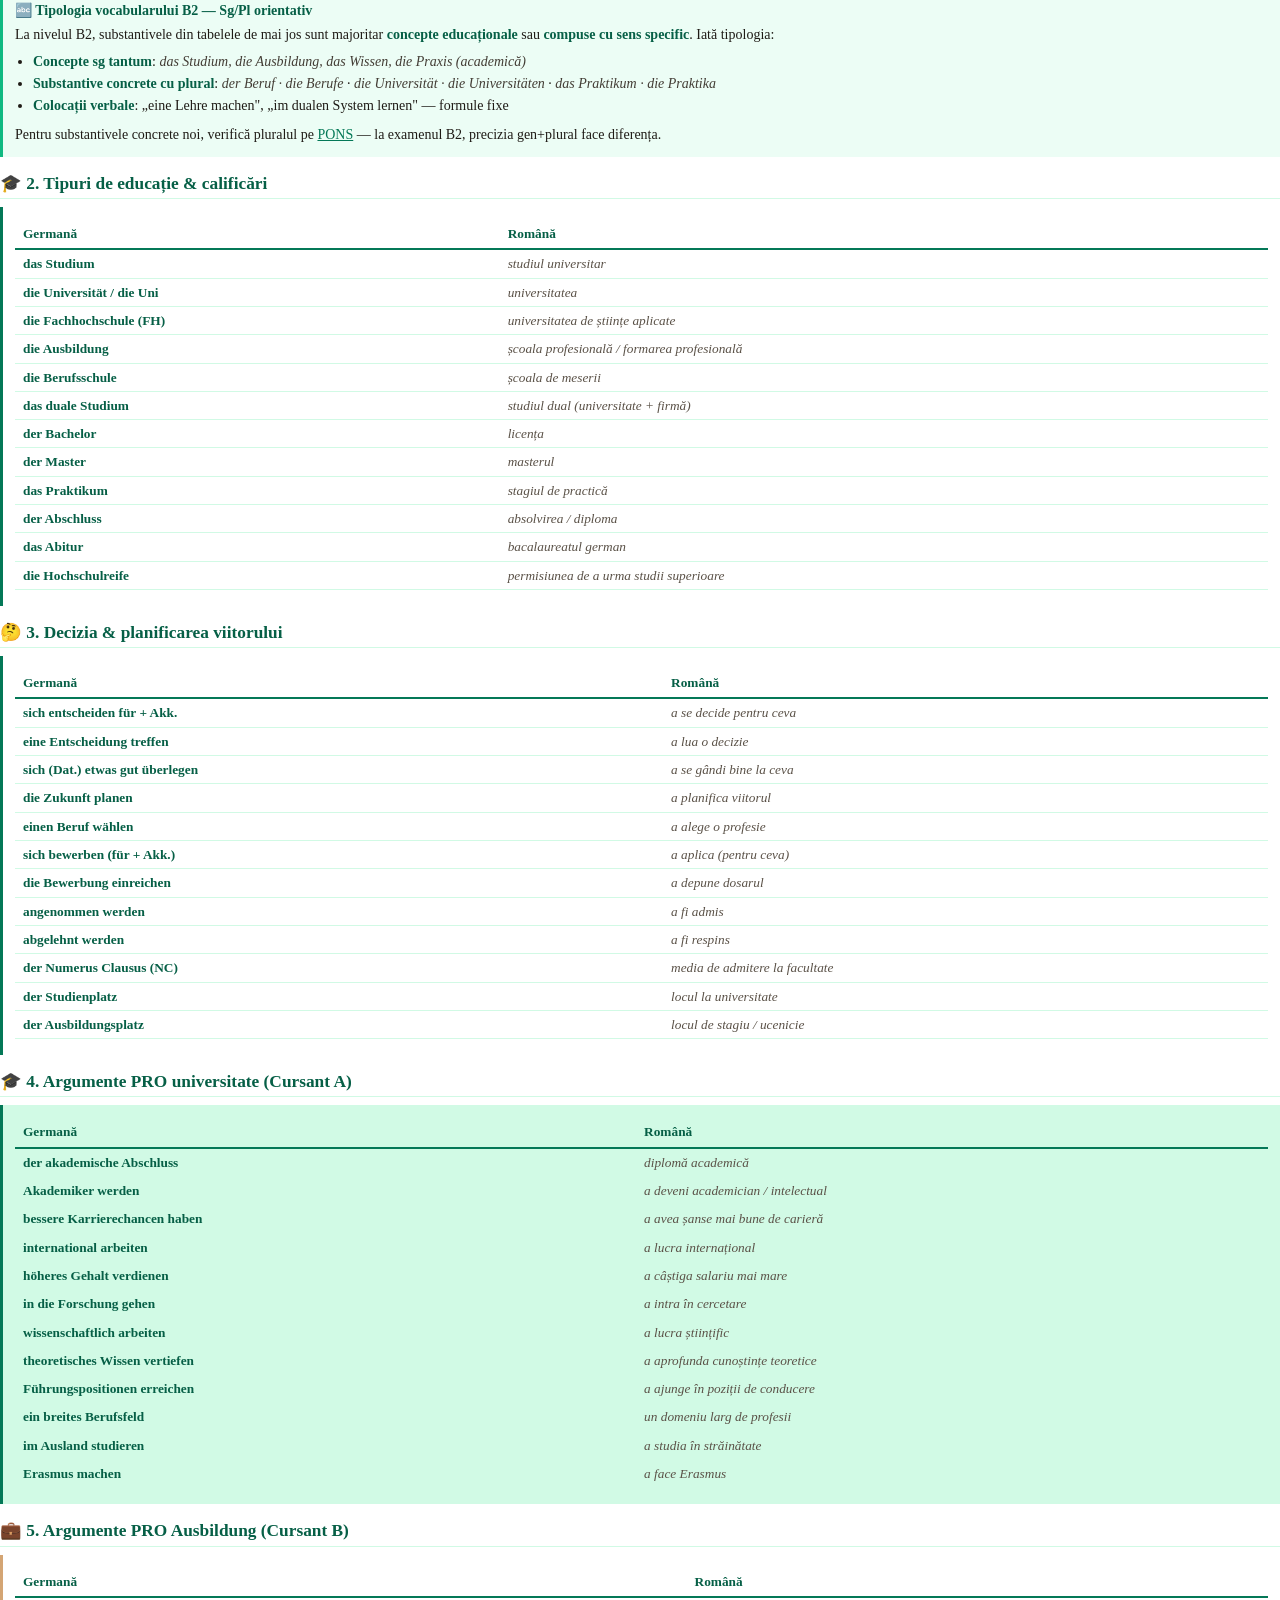
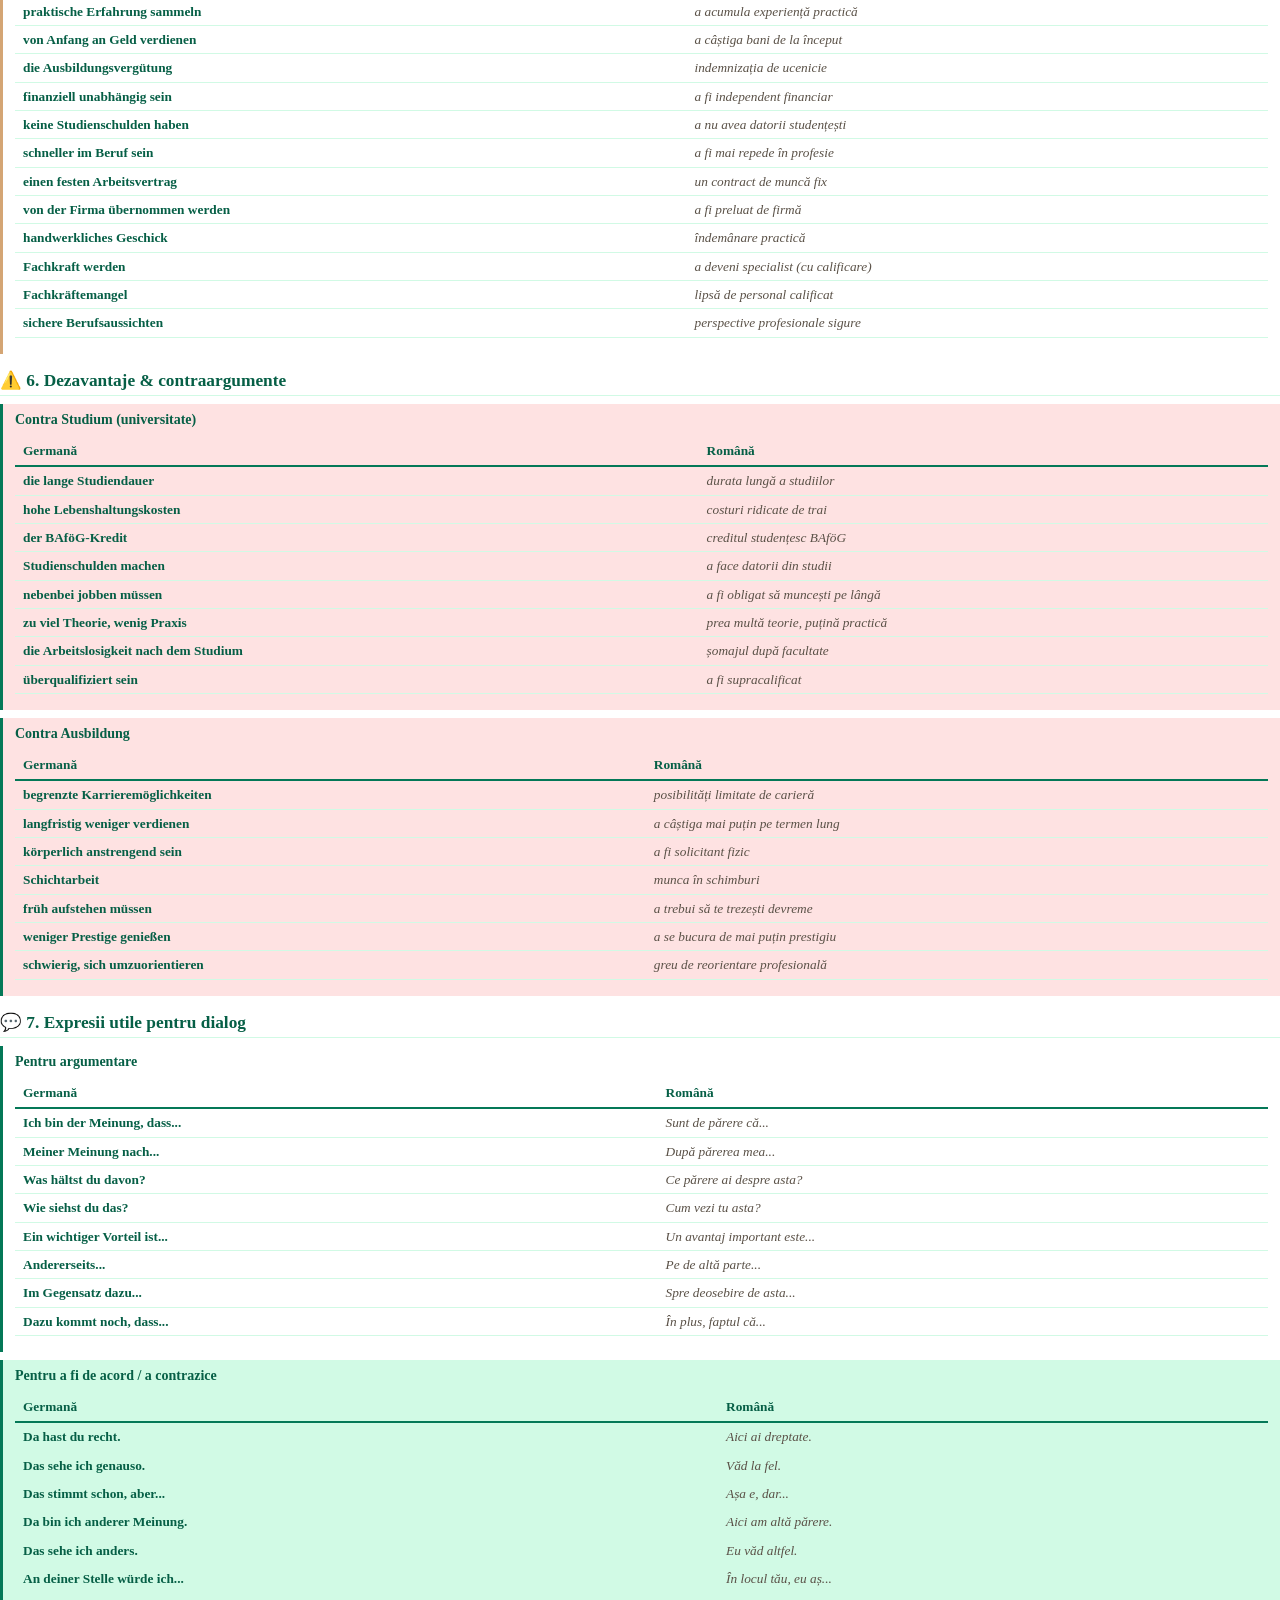
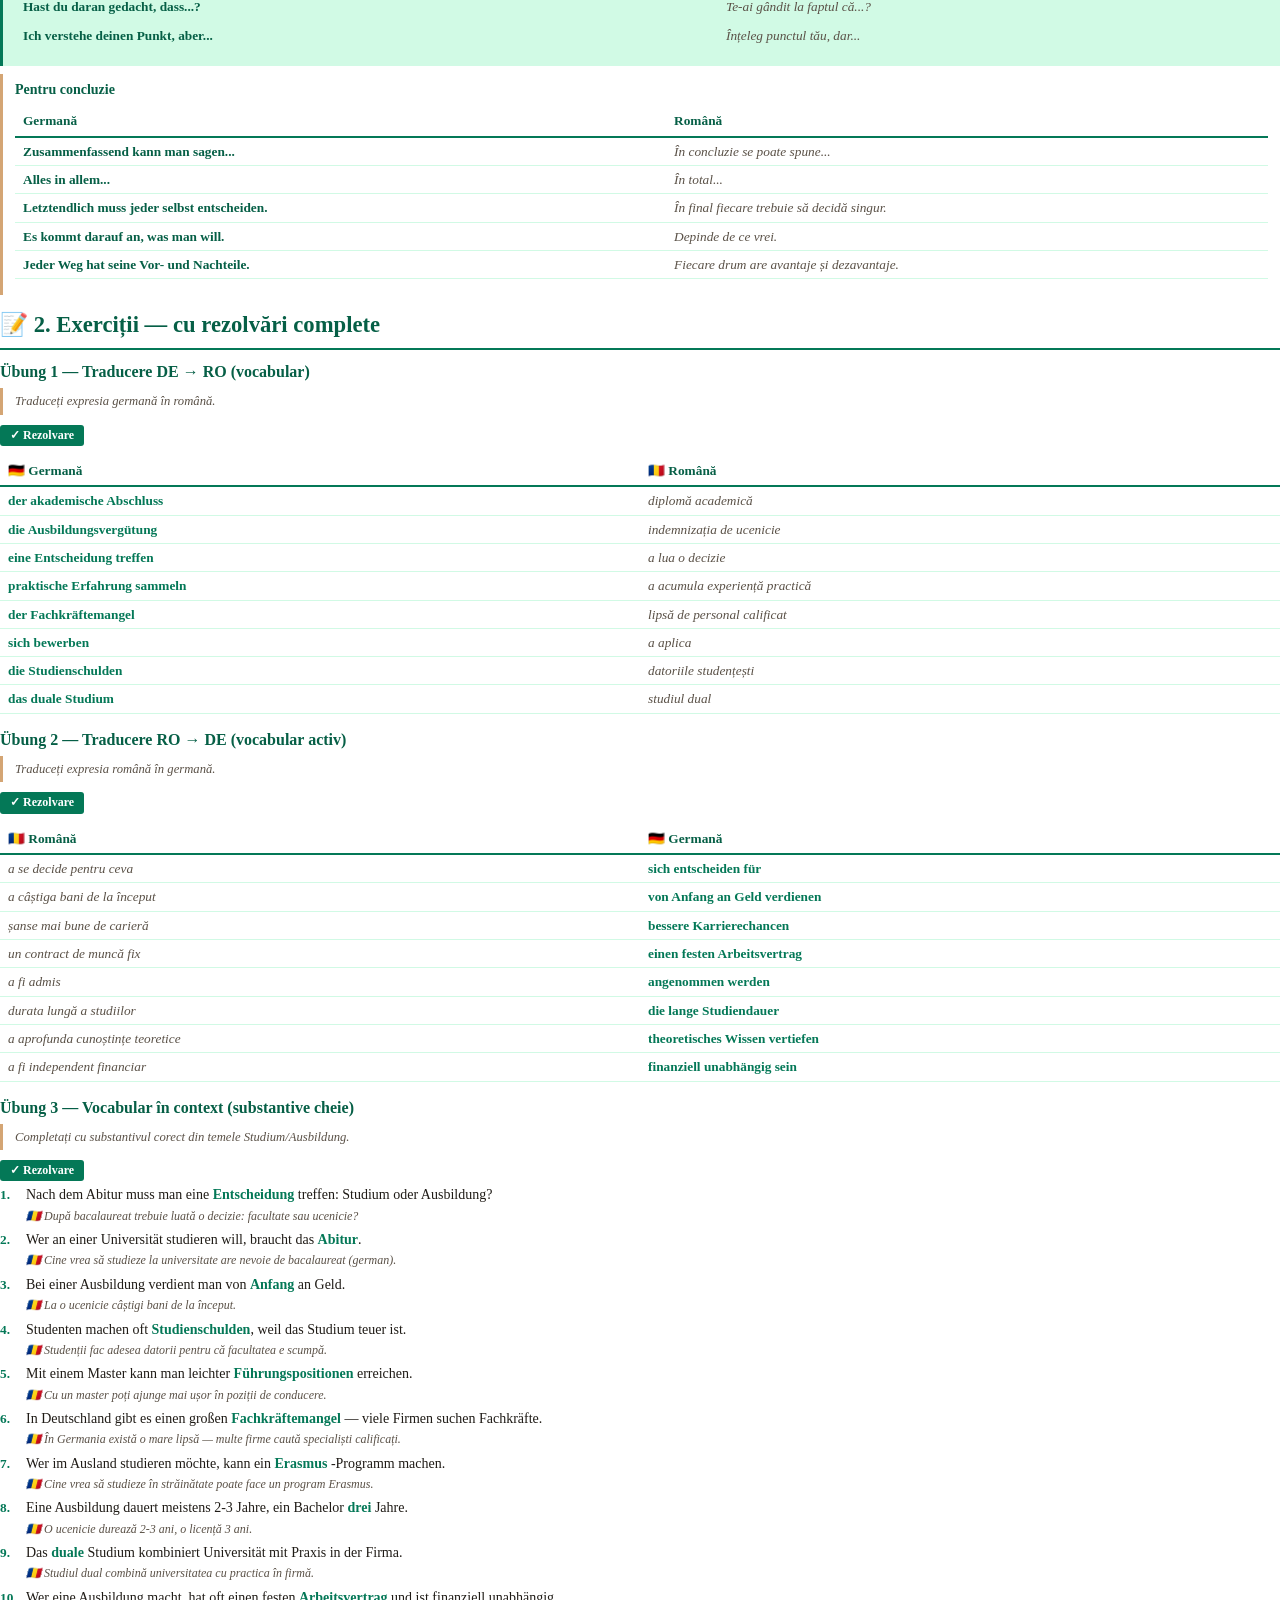
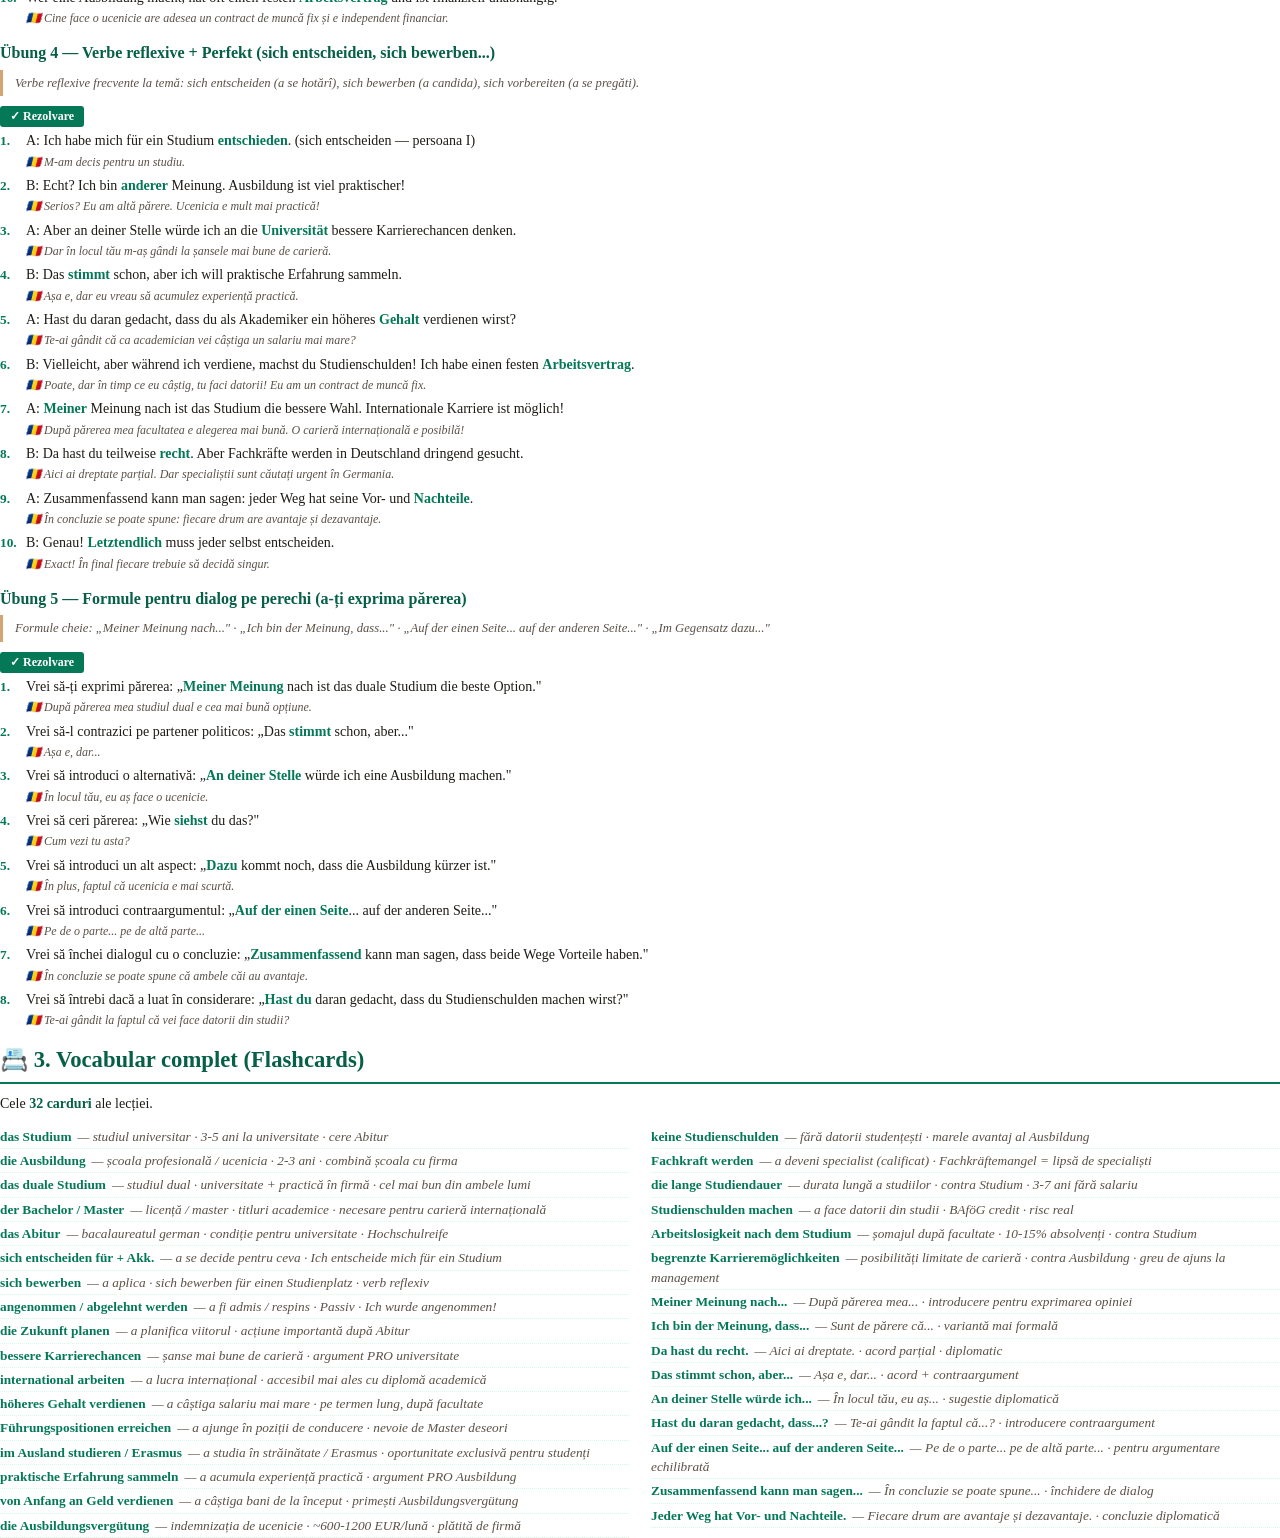
==== commit 8cea04c4: "Add click-to-reveal self-check on vocab tables (RO column hidden, eye toggle) + clean RO in PDF Co-A" ====
--- a/pdf.html
+++ b/pdf.html
@@ -31,7 +31,7 @@
         li { margin-bottom: 2px; }
         .theory-box { background: transparent; border-left: 3px solid #047857; padding: 6px 12px; margin: 8px 0; page-break-inside: avoid; }
         .theory-box h4 { color: #065f46; font-size: 10.5pt; margin-bottom: 4px; }
-        .info-box { border-left-color: #3b82f6; }
+        .info-box { border-left-color: #D4A574; }
         .warn-box { border-left-color: #D4A574; }
         .example-box { border-left: 2px dashed #047857; padding: 4px 12px; margin: 4px 0; page-break-inside: avoid; }
         .example-box .de { color: #065f46; font-weight: 600; }
@@ -89,6 +89,10 @@
         .verb-card .perfekt-box .ro { color: #5A5147; font-style: italic; font-size: 9.5pt; }
         .verb-card .note { font-size: 9.5pt; color: #433d35; padding: 4px 10px; border-left: 3px solid #D4A574; margin-top: 6px; font-style: italic; }
         .new-section { page-break-before: always; }
+    
+        .ro-reveal { display: inline; color: #5A5147; font-style: italic; }
+        .ro-reveal::before { content: ""; }
+        .ro-toggle { display: none; }
     </style>
 </head>
 <body>
